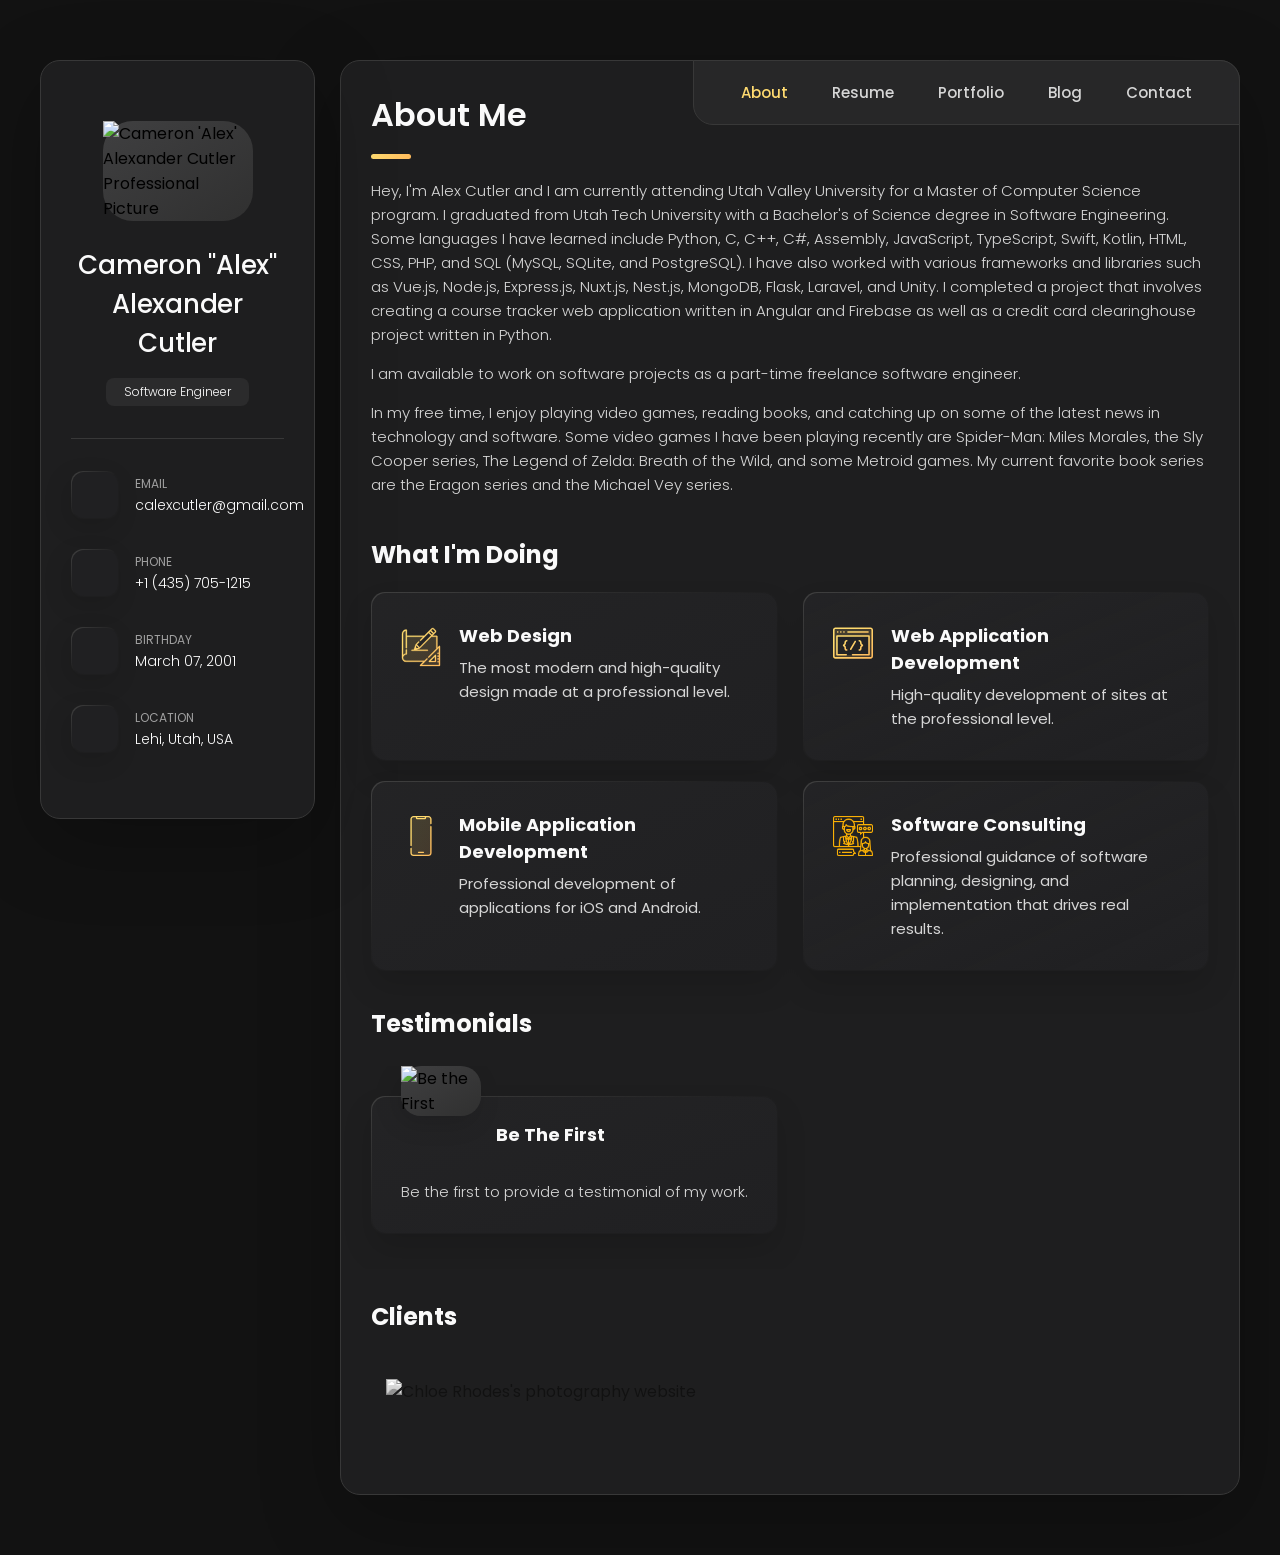
==== index.html @ f8ccf279 "Update index.html" ====
<!DOCTYPE html>
<html lang="en">
  <head>
    <meta charset="UTF-8">
    <meta http-equiv="X-UA-Compatible" content="IE=edge">
    <meta name="viewport" content="width=device-width, initial-scale=1.0">
    <title>Cameron 'Alex' Alexander Cutler - Personal Portfolio</title>
    <link rel="shortcut icon" href="./assets/images/logo.ico" type="image/x-icon"><!--- favicon-->
    <link rel="stylesheet" href="./assets/css/style.css"><!--- custom css link-->
    <link rel="preconnect" href="https://fonts.googleapis.com"><!--- google font link-->
    <link rel="preconnect" href="https://fonts.gstatic.com" crossorigin>
    <link href="https://fonts.googleapis.com/css2?family=Poppins:wght@300;400;500;600&display=swap" rel="stylesheet">
  </head>
  <body>
    <main><!--- #MAIN-->
      <aside class="sidebar" data-sidebar><!--- #SIDEBAR-->
        <div class="sidebar-info">
          <figure class="avatar-box">
            <img src="./assets/images/alex.jpg" alt="Cameron 'Alex' Alexander Cutler Professional Picture" width="80">
          </figure>
          <div class="info-content">
            <h1 class="name" title="Cameorn 'Alex' Alexander Cutler">Cameron "Alex" Alexander Cutler</h1>
            <p class="title">Software Engineer</p>
          </div>
          <button class="info_more-btn" data-sidebar-btn>
            <span>Show Contacts</span>
            <ion-icon name="chevron-down"></ion-icon>
          </button>
        </div>
        <div class="sidebar-info_more">
          <div class="separator"></div>
          <ul class="contacts-list">
            <li class="contact-item">
              <div class="icon-box">
                <ion-icon name="mail-outline"></ion-icon>
              </div>
              <div class="contact-info">
                <p class="contact-title">Email</p>
                <a href="mailto:calexcutler@gmail.com" class="contact-link">calexcutler@gmail.com</a>
              </div>
            </li>
            <li class="contact-item">
              <div class="icon-box">
                <ion-icon name="phone-portrait-outline"></ion-icon>
              </div>
              <div class="contact-info">
                <p class="contact-title">Phone</p>
                <a href="tel:+14357051215" class="contact-link">+1 (435) 705-1215</a>
              </div>
            </li>
            <li class="contact-item">
              <div class="icon-box">
                <ion-icon name="calendar-outline"></ion-icon>
              </div>
              <div class="contact-info">
                <p class="contact-title">Birthday</p>
                <time datetime="2001-03-07">March 07, 2001</time>
              </div>
            </li>
            <li class="contact-item">
              <div class="icon-box">
                <ion-icon name="location-outline"></ion-icon>
              </div>
              <div class="contact-info">
                <p class="contact-title">Location</p>
                <address>Lehi, Utah, USA</address>
              </div>
            </li>
          </ul>
          <div class="separator"></div>
          <ul class="social-list">
            <li class="social-item">
              <a href="https://www.facebook.com/alex.cutler.10236" class="social-link">
                <ion-icon name="logo-facebook"></ion-icon>
              </a>
            </li>
            <li class="social-item">
              <a href="https://x.com/cacutler1" class="social-link">
                <ion-icon name="logo-twitter"></ion-icon>
              </a>
            </li>
            <li class="social-item">
              <a href="https://www.instagram.com/cacutler1/" class="social-link">
                <ion-icon name="logo-instagram"></ion-icon>
              </a>
            </li>
            <li class="social-item">
              <a href="https://www.linkedin.com/in/cameron-cutler" class="social-link">
                <ion-icon name="logo-linkedin"></ion-icon>
              </a>
            </li>
            <li class="social-item">
              <a href="https://github.com/cacutler" class="social-link">
                  <ion-icon name="logo-github"></ion-icon>
              </a>
            </li>
            <li class="social-item">
              <a href="https://wa.me/14357051215" class="social-link">
                <ion-icon name="logo-whatsapp"></ion-icon>
              </a>
            </li>
            <li class="social-item">
              <a href="https://alexcutler.altervista.org" class="social-link">
                <ion-icon name="logo-wordpress"></ion-icon>
              </a>
            </li>
          </ul>
        </div>
      </aside>
      <div class="main-content"><!--- #main-content-->
        <nav class="navbar"><!--- #NAVBAR-->
          <ul class="navbar-list">
            <li class="navbar-item">
              <button class="navbar-link  active" data-nav-link>About</button>
            </li>
            <li class="navbar-item">
              <button class="navbar-link" data-nav-link>Resume</button>
            </li>
            <li class="navbar-item">
              <button class="navbar-link" data-nav-link>Portfolio</button>
            </li>
            <li class="navbar-item">
              <button class="navbar-link" data-nav-link>Blog</button>
            </li>
            <li class="navbar-item">
              <button class="navbar-link" data-nav-link>Contact</button>
            </li>
          </ul>
        </nav>
        <article class="about active" data-page="about"><!--- #ABOUT-->
          <header>
            <h2 class="h2 article-title">About Me</h2>
          </header>
          <section class="about-text">
            <p>Hey, I'm Alex Cutler and I am currently attending Utah Valley University for a Master of Computer Science program.  I graduated from Utah Tech University with a Bachelor's of Science degree in Software Engineering.  Some languages I have learned include Python, C, C++, C#, Assembly, JavaScript, TypeScript, Swift, Kotlin, HTML, CSS, PHP, and SQL (MySQL, SQLite, and PostgreSQL).  I have also worked with various frameworks and libraries such as Vue.js, Node.js, Express.js, Nuxt.js, Nest.js, MongoDB, Flask, Laravel, and Unity.  I completed a project that involves creating a course tracker web application written in Angular and Firebase as well as a credit card clearinghouse project written in Python.</p>
            <p>I am available to work on software projects as a part-time freelance software engineer.</p>
            <p>In my free time, I enjoy playing video games, reading books, and catching up on some of the latest news in technology and software.  Some video games I have been playing recently are Spider-Man: Miles Morales, the Sly Cooper series, The Legend of Zelda: Breath of the Wild, and some Metroid games.  My current favorite book series are the Eragon series and the Michael Vey series.</p>
          </section>
          <section class="service"><!--- service-->
            <h3 class="h3 service-title">What I'm doing</h3>
            <ul class="service-list">
              <li class="service-item">
                <div class="service-icon-box">
                  <img src="./assets/images/icon-design.svg" alt="Design icon" width="40">
                </div>
                <div class="service-content-box">
                  <h4 class="h4 service-item-title">Web Design</h4>
                  <p class="service-item-text">The most modern and high-quality design made at a professional level.</p>
                </div>
              </li>
              <li class="service-item">
                <div class="service-icon-box">
                  <img src="./assets/images/icon-dev.svg" alt="Web development icon" width="40">
                </div>
                <div class="service-content-box">
                  <h4 class="h4 service-item-title">Web Application Development</h4>
                  <p class="service-item-text">High-quality development of sites at the professional level.</p>
                </div>
              </li>
              <li class="service-item">
                <div class="service-icon-box">
                  <img src="./assets/images/icon-app.svg" alt="Mobile app icon" width="40">
                </div>
                <div class="service-content-box">
                  <h4 class="h4 service-item-title">Mobile Application Development</h4>
                  <p class="service-item-text">Professional development of applications for iOS and Android.</p>
                </div>
              </li>
              <li class="service-item">
                <div class="service-icon-box">
                  <img src="./assets/images/icon-consultant.png" alt="Software consulting icon" width="40">
                </div>
                <div class="service-content-box">
                  <h4 class="h4 service-item-title">Software Consulting</h4>
                  <p class="service-item-text">Professional guidance of software planning, designing, and implementation that drives real results.</p>
                </div>
              </li>
            </ul>
          </section>
          <section class="testimonials"><!--- testimonials-->
            <h3 class="h3 testimonials-title">Testimonials</h3>
            <ul class="testimonials-list has-scrollbar">
              <li class="testimonials-item">
                <div class="content-card" data-testimonials-item>
                  <figure class="testimonials-avatar-box">
                    <img src="./assets/images/alex.jpg" alt="Be the First" width="60" data-testimonials-avatar>
                  </figure>
                  <h4 class="h4 testimonials-item-title" data-testimonials-title>Be the First</h4>
                  <div class="testimonials-text" data-testimonials-text>
                    <p>Be the first to provide a testimonial of my work.</p>
                  </div>
                </div>
              </li>
            </ul>
          </section>
          <div class="modal-container" data-modal-container><!---testimonials modal-->
            <div class="overlay" data-overlay></div>
            <section class="testimonials-modal">
              <button class="modal-close-btn" data-modal-close-btn>
                <ion-icon name="close-outline"></ion-icon>
              </button>
              <div class="modal-img-wrapper">
                <figure class="modal-avatar-box">
                  <img src="./assets/images/alex.jpg" alt="Alex Cutler (Be the First)" width="80" data-modal-img>
                </figure>
                <img src="./assets/images/icon-quote.svg" alt="quote icon">
              </div>
              <div class="modal-content">
                <h4 class="h3 modal-title" data-modal-title>Be the First</h4>
                <time datetime="2026-05-31">5/31/2026</time>
                <div data-modal-text>
                  <p>Be the first to provide a testimonial of my work.</p>
                </div>
              </div>
            </section>
          </div>
          <section class="clients"><!--- clients-->
            <h3 class="h3 clients-title">Clients</h3>
            <ul class="clients-list has-scrollbar">
              <li class="clients-item">
                <a href="https://chloerhodesphotography.com">
                  <img src="./assets/images/ChloeRhodesPhotography.png" alt="Chloe Rhodes's photography website">
                </a>
              </li>
            </ul>
          </section>
        </article>
        <article class="resume" data-page="resume"><!--- #RESUME-->
          <header>
            <h2 class="h2 article-title">Resume</h2>
          </header>
          <section class="timeline">
            <div class="title-wrapper">
              <div class="icon-box">
                <ion-icon name="book-outline"></ion-icon>
              </div>
              <h3 class="h3">Education</h3>
            </div>
            <ol class="timeline-list">
              <li class="timeline-item">
                <h4 class="h4 timeline-item-title">Utah Valley University</h4>
                <small class="small timeline-item-small">Master of Computer Science - Orem, Utah</small>
                <span>August 19, 2026 - Present</span>
                <p class="timeline-text">Emphasizes developing large software systems, while encouraging students to explore and leverage new technologies to address real-world challenges, built on a foundation of large-scale implementation, applied mathematics computing, machine learning and software engineering with electives.</p>
                <ul>
                  <li class="timeline-item-points">Relevant Coursework: Advanced Algorithms, Software Engineering Leadership, and Machine Learning</li>
                </ul>
              </li>
              <li class="timeline-item">
                <h4 class="h4 timeline-item-title">Utah Tech University</h4>
                <small class="small timeline-item-small">Bachelor's of Science in Software Engineering - St. George, Utah</small>
                <span>August 18, 2021 — May 2, 2025</span>
                <p class="timeline-text">Emphasized learning the practical elements of producing reliable software in a professional setting.  Built on the core foundations of computer science and instructed students in the tools, techniques, and practices used to produce robust software in a variety of settings and to solve a broad range of problems.</p>
                <ul>
                  <li class="timeline-item-points">Achieved Manga Cum Laude Honors, Chancellor's Scholarship (Full Tuition), 3.91 GPA</li>
                  <li class="timeline-item-points">Senior Project - Wrote a full-stack college course tracker developed with Angular, TypeScript, Firebase, and GCP</li>
                  <li class="timeline-item-points">Relevant Coursework: Web Application Development I, Web Application Development II, Introduction to Linux/Unix, Database Design and Management, Mobile Application Development for Android, Mobile Application Development for iOS, Cloud Fundamentals, Software Quality, User Experience Design, Web Design, Software Practices, and Programming in C++</li>
                </ul>
              </li>
              <li class="timeline-item">
                <h4 class="h4 timeline-item-title">Code School - Utah Tech University</h4>
                <small class="small timeline-item-small">Summer Program - St. George, Utah</small>
                <span>May 28, 2024 — July 26, 2024</span>
                <p class="timeline-text">A 9 week long summer code school hosted by Utah Tech University.</p>
                <ul>
                  <li class="timeline-item-points">Learned and used 4 frameworks and tools: Nodejs, Express, Vue, and MongoDB</li>
                  <li class="timeline-item-points">Completed several projects using the frameworks learned</li>
                  <li class="timeline-item-points">Networked with local companies and learned about their software development processes</li>
                </ul>
              </li>
              <li class="timeline-item">
                <h4 class="h4 timeline-item-title">Desert Hills High School</h4>
                <small class="small timeline-item-small">High School Diploma - St. George, Utah</small>
                <span>August 13, 2015 — May 24, 2019</span>
                <p class="timeline-text">Secondary/public high school education.</p>
                <ul>
                  <li class="timeline-item-points">Member of National Honor Society (NHS) and National Junior Honor Society (NJHS)</li>
                  <li class="timeline-item-points">Participated in orchestra throughout high school</li>
                  <li class="timeline-item-points">Completed several honors and AP classes</li>
                  <li class="timeline-item-points">Graduated with a 3.954 GPA</li>
                </ul>
              </li>
            </ol>
          </section>
          <section class="timeline">
            <div class="title-wrapper">
              <div class="icon-box">
                <ion-icon name="book-outline"></ion-icon>
              </div>
              <h3 class="h3">Experience</h3>
            </div>
            <ol class="timeline-list">
              <li class="timeline-item">
                <h4 class="h4 timeline-item-title">Education 2 Impact (e2i) Team Member</h4>
                <small class="small timeline-item-small">Utah Valley University - Lehi, Utah</small>
                <span>August 24, 2026 - Present</span>
                <p class="timeline-text">Collaborates across specializations to keep work in sync, applying version control and documentation best practices, and communication progress and blockers clearly to the team.</p>
                <!--<ul>
                  <li class="timeline-item-points"><b></b></li>
                </ul>-->
              </li>
              <li class="timeline-item">
                <h4 class="h4 timeline-item-title">Freelance Software Engineer</h4>
                <small class="small timeline-item-small">Self-Employed - Saint George, Utah; Lehi, Utah</small>
                <span>February 18, 2025 - Present</span>
                <p class="timeline-text">Freelance full-Stack developer with over a year of experience designing and deploying web and mobile applications.</p>
                <ul>
                  <li class="timeline-item-points"><b>Completed</b> 10+ projects for personal and family use.</li>
                  <li class="timeline-item-points"><b>Published</b> 1 app on the App Store that is used by family members.</li>
                  <li class="timeline-item-points"><b>Deployed</b> 1 WordPress website for a photographer.</li>
                </ul>
              </li>
              <li class="timeline-item">
                <h4 class="h4 timeline-item-title">Computer Lab Assistant</h4>
                <small class="small timeline-item-small">Lava Ridge Intermediate School - Santa Clara, Utah</small>
                <span>October 6, 2025 - May 21, 2026</span>
                <p class="timeline-text">Managing IT support for faculty and students.</p>
                <ul>
                  <li class="timeline-item-points"><b>Resolved</b> 510+ hardware and software incidents, minimizing downtime and maintaining operational continuity.</li>
                  <li class="timeline-item-points"><b>Diagnosed</b> and repaired devices (Chromebooks and projectors) with a rapid turnaround of under ~30 minutes.</li>
                  <li class="timeline-item-points"><b>Accelerated</b> troubleshooting processes for 10+ recurring issues, reducing repeat incidents and improving efficiency.</li>
                </ul>
              </li>
              <li class="timeline-item">
                <h4 class="h4 timeline-item-title">Fintech Integration Support Engineer</h4>
                <small class="small timeline-item-small">Buzz Financial - St. George, Utah</small>
                <span>May 12, 2025 — July 11, 2025</span>
                <p class="timeline-text">Managed the integration support of boarding new merchants with the company's payment processor and built web platforms and sites for different types of merchants.</p>
                <ul>
                  <li class="timeline-item-points"><b>Developed</b> full-stack features for a Laravel-based web application, contributing to early-stage product functionality and used by at least 5 early testers</li>
                  <li class="timeline-item-points"><b>Implemented</b> 1 checkout system front-end for enabling online transaction processing for a client</li>
                  <li class="timeline-item-points"><b>Engineered</b> application logic, Application Programming Interface endpoints, and data handling to support at least 5 user-facing features</li>
                </ul>
              </li>
              <li class="timeline-item">
                <h4 class="h4 timeline-item-title">Peer Tutor</h4>
                <small class="small timeline-item-small">Utah Tech University - St. George, Utah</small>
                <span>August 29, 2023 — May 1, 2025</span>
                <p class="timeline-text">Tutored university students in various computer science, software engineering, and information technology topics/courses and AI prompt engineering using generative AI such as ChatGPT.</p>
                <ul>
                  <li class="timeline-item-points"><b>Tutored</b> 40+ students, helping many raise quiz and exam scores by one letter grade or more.</li>
                  <li class="timeline-item-points"><b>Explained</b> 10+ complex CS concepts, increasing student confidence and reducing repeat tutoring requests.</li>
                  <li class="timeline-item-points"><b>Provided</b> debugging guidance that helped 20+ students complete assignments on time.</li>
                </ul>
              </li>
              <li class="timeline-item">
                <h4 class="h4 timeline-item-title">Web Development Intern</h4>
                <small class="small timeline-item-small">Zeek Interactive, Inc. - Remote (St. George, Utah)</small>
                <span>June 3, 2024 — August 15, 2024</span>
                <p class="timeline-text">Provided quality assurance and software testing for new features, updates, and bug fixes in various SaaS projects.</p>
                <ul>
                  <li class="timeline-item-points"><b>Validated</b> 3+ new features and releases, ensuring stable Application Programming Interface behavior before deployment and preventing regression errors</li>
                  <li class="timeline-item-points"><b>Collaborated</b> with developers to verify 7+ bug fixes, contributing to improved release reliability</li>
                </ul>
              </li>
              <li class="timeline-item">
                <h4 class="h4 timeline-item-title">Store Warehouse Associate</h4>
                <small class="small timeline-item-small">BlvdHome - St. George, Utah</small>
                <span>June 14, 2021 — August 12, 2023</span>
                <p class="timeline-text">Managed the transport, assembly, and loading of showroom furniture for a high end furniture store.</p>
                <ul>
                  <li class="timeline-item-points"><b>Helped</b> with managing furniture inventory and resolving various customer service issues.</li>
                </ul>
              </li>
              <li class="timeline-item">
                <h4 class="h4 timeline-item-title">Young Service Missionary</h4>
                <small class="small timeline-item-small">The Church of Jesus Christ of Latter-day Saints - St. George, Utah</small>
                <span>June 10, 2019 — June 10, 2021</span>
                <p class="timeline-text">Served a two-year local service mission with a variety of service assignments, such as family history, facilities maintenance, tour guiding, and temple work.</p>
                <ul>
                  <li class="timeline-item-points"><b>Made</b> over 30,000 contributions on FamilySearch in adding genealogical sources, memories, and records.</li>
                  <li class="timeline-item-points"><b>Aided</b> over 50-60 service missionaries with tech support in a variety of different types of software.</li>
                  <li class="timeline-item-points"><b>Led</b> over 50-60 service missionaries in various service assignments and conducted weekly training meetings.</li>
                </ul>
              </li>
              <li class="timeline-item">
                <h4 class="h4 timeline-item-title">Dishwasher</h4>
                <small class="small timeline-item-small">Pizza Factory - St. George, Utah</small>
                <span>April 25, 2017 — June 1, 2019</span>
                <p class="timeline-text">Managed the washing and cleaniness of dishes, tables, and floors at a popular pizza restaurant.</p>
                <ul>
                  <li class="timeline-item-points"><b>Managed</b> the making of several side dishes and desserts ordered by customers.</li>
                </ul>
              </li>
            </ol>
          </section>
          <section class="skill">
            <h3 class="h3 skills-title">My skills</h3>
            <ul class="skills-list content-card">
              <li class="skills-item">
                <div class="title-wrapper">
                  <h5 class="h5">Python</h5>
                  <data value="80">80%</data>
                </div>
                <div class="skill-progress-bg">
                  <div class="skill-progress-fill" style="width: 80%;"></div>
                </div>
              </li>
              <li class="skills-item">
                <div class="title-wrapper">
                  <h5 class="h5">JavaScript</h5>
                  <data value="70">70%</data>
                </div>
                <div class="skill-progress-bg">
                  <div class="skill-progress-fill" style="width: 70%;"></div>
                </div>
              </li>
              <li class="skills-item">
                <div class="title-wrapper">
                  <h5 class="h5">TypeScript</h5>
                  <data value="70">70%</data>
                </div>
                <div class="skill-progress-bg">
                  <div class="skill-progress-fill" style="width: 70%;"></div>
                </div>
              </li>
              <li class="skills-item">
                <div class="title-wrapper">
                  <h5 class="h5">Web Application Development</h5>
                  <data value="70">70%</data>
                </div>
                <div class="skill-progress-bg">
                  <div class="skill-progress-fill" style="width: 70%;"></div>
                </div>
              </li>
              <li class="skills-item">
                <div class="title-wrapper">
                  <h5 class="h5">NodeJS</h5>
                  <data value="70">70%</data>
                </div>
                <div class="skill-progress-bg">
                  <div class="skill-progress-fill" style="width: 70%;"></div>
                </div>
              </li>
              <li class="skills-item">
                <div class="title-wrapper">
                  <h5 class="h5">ExpressJS</h5>
                  <data value="70">70%</data>
                </div>
                <div class="skill-progress-bg">
                  <div class="skill-progress-fill" style="width: 70%;"></div>
                </div>
              </li>
              <li class="skills-item">
                <div class="title-wrapper">
                  <h5 class="h5">HTML5</h5>
                  <data value="60">60%</data>
                </div>
                <div class="skill-progress-bg">
                  <div class="skill-progress-fill" style="width: 60%;"></div>
                </div>
              </li>
              <li class="skills-item">
                <div class="title-wrapper">
                  <h5 class="h5">CSS3</h5>
                  <data value="50">50%</data>
                </div>
                <div class="skill-progress-bg">
                  <div class="skill-progress-fill" style="width: 50%;"></div>
                </div>
              </li>
              <li class="skills-item">
                <div class="title-wrapper">
                  <h5 class="h5">VueJS</h5>
                  <data value="45">45%</data>
                </div>
                <div class="skill-progress-bg">
                  <div class="skill-progress-fill" style="width: 45%;"></div>
                </div>
              </li>
              <li class="skills-item">
                <div class="title-wrapper">
                  <h5 class="h5">Angular</h5>
                  <data value="40">40%</data>
                </div>
                <div class="skill-progress-bg">
                  <div class="skill-progress-fill" style="width: 40%;"></div>
                </div>
              </li>
              <li class="skills-item">
                <div class="title-wrapper">
                  <h5 class="h5">Mobile Application Development</h5>
                  <data value="40">40%</data>
                </div>
                <div class="skill-progress-bg">
                  <div class="skill-progress-fill" style="width: 40%;"></div>
                </div>
              </li>
              <li class="skills-item">
                <div class="title-wrapper">
                  <h5 class="h5">C++</h5>
                  <data value="30">30%</data>
                </div>
                <div class="skill-progress-bg">
                  <div class="skill-progress-fill" style="width: 30%;"></div>
                </div>
              </li>
              <li class="skills-item">
                <div class="title-wrapper">
                  <h5 class="h5">SQL</h5>
                  <data value="30">30%</data>
                </div>
                <div class="skill-progress-bg">
                  <div class="skill-progress-fill" style="width: 30%;"></div>
                </div>
              </li>
              <li class="skills-item">
                <div class="title-wrapper">
                  <h5 class="h5">MySQL</h5>
                  <data value="30">30%</data>
                </div>
                <div class="skill-progress-bg">
                  <div class="skill-progress-fill" style="width: 30%;"></div>
                </div>
              </li>
              <li class="skills-item">
                <div class="title-wrapper">
                  <h5 class="h5">SQLite</h5>
                  <data value="25">25%</data>
                </div>
                <div class="skill-progress-bg">
                  <div class="skill-progress-fill" style="width: 25%;"></div>
                </div>
              </li>
              <li class="skills-item">
                <div class="title-wrapper">
                  <h5 class="h5">Linux</h5>
                  <data value="25">25%</data>
                </div>
                <div class="skill-progress-bg">
                  <div class="skill-progress-fill" style="width: 25%;"></div>
                </div>
              </li>
              <li class="skills-item">
                <div class="title-wrapper">
                  <h5 class="h5">MongoDB</h5>
                  <data value="25">25%</data>
                </div>
                <div class="skill-progress-bg">
                  <div class="skill-progress-fill" style="width: 25%;"></div>
                </div>
              </li>
              <li class="skills-item">
                <div class="title-wrapper">
                  <h5 class="h5">NoSQL</h5>
                  <data value="20">20%</data>
                </div>
                <div class="skill-progress-bg">
                  <div class="skill-progress-fill" style="width: 20%;"></div>
                </div>
              </li>
              <li class="skills-item">
                <div class="title-wrapper">
                  <h5 class="h5">Swift</h5>
                  <data value="20">20%</data>
                </div>
                <div class="skill-progress-bg">
                  <div class="skill-progress-fill" style="width: 20%;"></div>
                </div>
              </li>
              <li class="skills-item">
                <div class="title-wrapper">
                  <h5 class="h5">Kotlin</h5>
                  <data value="20">20%</data>
                </div>
                <div class="skill-progress-bg">
                  <div class="skill-progress-fill" style="width: 20%;"></div>
                </div>
              </li>
              <li class="skills-item">
                <div class="title-wrapper">
                  <h5 class="h5">Web Design</h5>
                  <data value="20">20%</data>
                </div>
                <div class="skill-progress-bg">
                  <div class="skill-progress-fill" style="width: 20%;"></div>
                </div>
              </li>
              <li class="skills-item">
                <div class="title-wrapper">
                  <h5 class="h5">Laravel</h5>
                  <data value="15">15%</data>
                </div>
                <div class="skill-progress-bg">
                  <div class="skill-progress-fill" style="width: 15%;"></div>
                </div>
              </li>
              <li class="skills-item">
                <div class="title-wrapper">
                  <h5 class="h5">PHP</h5>
                  <data value="15">15%</data>
                </div>
                <div class="skill-progress-bg">
                  <div class="skill-progress-fill" style="width: 15%;"></div>
                </div>
              </li>
              <li class="skills-item">
                <div class="title-wrapper">
                  <h5 class="h5">C</h5>
                  <data value="10">10%</data>
                </div>
                <div class="skill-progress-bg">
                  <div class="skill-progress-fill" style="width: 10%;"></div>
                </div>
              </li>
              <li class="skills-item">
                <div class="title-wrapper">
                  <h5 class="h5">C#</h5>
                  <data value="10">10%</data>
                </div>
                <div class="skill-progress-bg">
                  <div class="skill-progress-fill" style="width: 10%;"></div>
                </div>
              </li>
              <li class="skills-item">
                <div class="title-wrapper">
                  <h5 class="h5">Java</h5>
                  <data value="10">10%</data>
                </div>
                <div class="skill-progress-bg">
                  <div class="skill-progress-fill" style="width: 10%;"></div>
                </div>
              </li>
              <li class="skills-item">
                <div class="title-wrapper">
                  <h5 class="h5">ReactJS</h5>
                  <data value="5">5%</data>
                </div>
                <div class="skill-progress-bg">
                  <div class="skill-progress-fill" style="width: 5%;"></div>
                </div>
              </li>
              <li class="skills-item">
                <div class="title-wrapper">
                  <h5 class="h5">Django</h5>
                  <data value="5">5%</data>
                </div>
                <div class="skill-progress-bg">
                  <div class="skill-progress-fill" style="width: 5%;"></div>
                </div>
              </li>
              <li class="skills-item">
                <div class="title-wrapper">
                  <h5 class="h5">WordPress</h5>
                  <data value="5">5%</data>
                </div>
                <div class="skill-progress-bg">
                  <div class="skill-progress-fill" style="width: 5%;"></div>
                </div>
              </li>
              <li class="skills-item">
                <div class="title-wrapper">
                  <h5 class="h5">32-bit RISC-V Assembly Language</h5>
                  <data value="5">5%</data>
                </div>
                <div class="skill-progress-bg">
                  <div class="skill-progress-fill" style="width: 5%;"></div>
                </div>
              </li>
              <li class="skills-item">
                <div class="title-wrapper">
                  <h5 class="h5">PostgreSQL</h5>
                  <data value="5">5%</data>
                </div>
                <div class="skill-progress-bg">
                  <div class="skill-progress-fill" style="width: 5%;"></div>
                </div>
              </li>
              <li class="skills-item">
                <div class="title-wrapper">
                  <h5 class="h5">Unity</h5>
                  <data value="5">5%</data>
                </div>
                <div class="skill-progress-bg">
                  <div class="skill-progress-fill" style="width: 5%;"></div>
                </div>
              </li>
              <li class="skills-item">
                <div class="title-wrapper">
                  <h5 class="h5">Docker</h5>
                  <data value="5">5%</data>
                </div>
                <div class="skill-progress-bg">
                  <div class="skill-progress-fill" style="width: 5%;"></div>
                </div>
              </li>
              <li class="skills-item">
                <div class="title-wrapper">
                  <h5 class="h5">AWS</h5>
                  <data value="5">5%</data>
                </div>
                <div class="skill-progress-bg">
                  <div class="skill-progress-fill" style="width: 5%;"></div>
                </div>
              </li>
              <li class="skills-item">
                <div class="title-wrapper">
                  <h5 class="h5">Firebase</h5>
                  <data value="5">5%</data>
                </div>
                <div class="skill-progress-bg">
                  <div class="skill-progress-fill" style="width: 5%;"></div>
                </div>
              </li>
            </ul>
          </section>
        </article>
        <article class="portfolio" data-page="portfolio"><!--- #PORTFOLIO-->
          <header>
            <h2 class="h2 article-title">Portfolio</h2>
          </header>
          <section class="projects">
            <ul class="filter-list">
              <li class="filter-item">
                <button class="active" data-filter-btn>All</button>
              </li>
              <li class="filter-item">
                <button data-filter-btn>Web design</button>
              </li>
              <li class="filter-item">
                <button data-filter-btn>Applications</button>
              </li>
              <li class="filter-item">
                <button data-filter-btn>Web development</button>
              </li>
            </ul>
            <div class="filter-select-box">
              <button class="filter-select" data-select>
                <div class="select-value" data-selecct-value>Select category</div>
                <div class="select-icon">
                  <ion-icon name="chevron-down"></ion-icon>
                </div>
              </button>
              <ul class="select-list">
                <li class="select-item">
                  <button data-select-item>All</button>
                </li>
                <li class="select-item">
                  <button data-select-item>Web design</button>
                </li>
                <li class="select-item">
                  <button data-select-item>Applications</button>
                </li>
                <li class="select-item">
                  <button data-select-item>Web development</button>
                </li>
              </ul>
            </div>
            <ul class="project-list">
              <li class="project-item active" data-filter-item data-category="web design">
                <a href="https://chloerhodesphotography.com">
                  <figure class="project-img">
                    <div class="project-item-icon-box">
                      <ion-icon name="eye-outline"></ion-icon>
                    </div>
                    <img src="./assets/images/ChloeRhodesPhotography.png" alt="Chloe Rhodes Photography">
                  </figure>
                  <h3 class="project-title">Chloe Rhodes Photography</h3>
                  <p class="project-category">Web design</p>
                </a>
              </li>
              <li class="project-item active" data-filter-item data-category="web development">
                <a href="https://github.com/cacutler/Language-Dojo-Laravel">
                  <figure class="project-img">
                    <div class="project-item-icon-box">
                      <ion-icon name="eye-outline"></ion-icon>
                    </div>
                    <img src="./assets/images/LanguageDojo.png" alt="Language Dojo" loading="lazy">
                  </figure>
                  <h3 class="project-title">Language Dojo</h3>
                  <p class="project-category">Web Development</p>
                </a>
              </li>
              <li class="project-item active" data-filter-item data-category="web development">
                <a href="https://github.com/cacutler/Teacher-Tutor-Dashboard-Django">
                  <figure class="project-img">
                    <div class="project-item-icon-box">
                      <ion-icon name="eye-outline"></ion-icon>
                    </div>
                    <img src="./assets/images/TeacherTutorDashboard.png" alt="Teacher Tutor Dashboard" loading="lazy">
                  </figure>
                  <h3 class="project-title">Teacher Tutor Dashboard</h3>
                  <p class="project-category">Web Development</p>
                </a>
              </li>
              <li class="project-item active" data-filter-item data-category="web development">
                <a href="https://github.com/cacutler/AI-Subdivision-Plan-Review-FastAPI-React">
                  <figure class="project-img">
                    <div class="project-item-icon-box">
                      <ion-icon name="eye-outline"></ion-icon>
                    </div>
                    <img src="./assets/images/AI-Plan-Review.png" alt="Subdivision Plan AI Review" loading="lazy">
                  </figure>
                  <h3 class="project-title">Subdivision Plan AI Review</h3>
                  <p class="project-category">Web Development</p>
                </a>
              </li>
              <li class="project-item active" data-filter-item data-category="web development">
                <a href="https://github.com/cacutler/JobApplications-Angular-Nest">
                  <figure class="project-img">
                    <div class="project-item-icon-box">
                      <ion-icon name="eye-outline"></ion-icon>
                    </div>
                    <img src="./assets/images/JobApplications.png" alt="Job Applications Dashboard" loading="lazy">
                  </figure>
                  <h3 class="project-title">Job Applications Dashboard</h3>
                  <p class="project-category">Web Development</p>
                </a>
              </li>
              <li class="project-item active" data-filter-item data-category="web development">
                <a href="https://github.com/cacutler/FamilyDashboard-Laravel-React">
                  <figure class="project-img">
                    <div class="project-item-icon-box">
                      <ion-icon name="eye-outline"></ion-icon>
                    </div>
                    <img src="./assets/images/FamilyDashboard.png" alt="Family Dashboard" loading="lazy">
                  </figure>
                  <h3 class="project-title">Family Dashboard</h3>
                  <p class="project-category">Web Development</p>
                </a>
              </li>
              <li class="project-item active" data-filter-item data-category="web development">
                <a href="https://github.com/cacutler/ShiftScheduler-Laravel-Vue">
                  <figure class="project-img">
                    <div class="project-item-icon-box">
                      <ion-icon name="eye-outline"></ion-icon>
                    </div>
                    <img src="./assets/images/ShiftScheduler.png" alt="Shift Scheduler" loading="lazy">
                  </figure>
                  <h3 class="project-title">Shift Scheduler</h3>
                  <p class="project-category">Web Development</p>
                </a>
              </li>
              <li class="project-item active" data-filter-item data-category="web development">
                <a href="https://github.com/cacutler/Park-Reservations-CSharp-ASPNet">
                  <figure class="project-img">
                    <div class="project-item-icon-box">
                      <ion-icon name="eye-outline"></ion-icon>
                    </div>
                    <img src="./assets/images/ParkReservationsProject.png" alt="Park Reservations" loading="lazy">
                  </figure>
                  <h3 class="project-title">Park Reservations</h3>
                  <p class="project-category">Web Development</p>
                </a>
              </li>
              <li class="project-item active" data-filter-item data-category="web development">
                <a href="https://github.com/cacutler/RecipeArchive-SpringBoot-SvelteKit">
                  <figure class="project-img">
                    <div class="project-item-icon-box">
                      <ion-icon name="eye-outline"></ion-icon>
                    </div>
                    <img src="./assets/images/recipearchive.png" alt="Recipe Archive" loading="lazy">
                  </figure>
                  <h3 class="project-title">Recipe Archive</h3>
                  <p class="project-category">Web Development</p>
                </a>
              </li>
              <li class="project-item active" data-filter-item data-category="applications">
                <a href="https://github.com/cacutler/iOSPointTracker-SwiftUI">
                  <figure class="project-img">
                    <div class="project-item-icon-box">
                      <ion-icon name="eye-outline"></ion-icon>
                    </div>
                    <img src="./assets/images/ios-point-tracker.png" alt="iOS Card Game Point Tracker" loading="lazy">
                  </figure>
                  <h3 class="project-title">Card Game Point Tracker (iOS)</h3>
                  <p class="project-category">Applications</p>
                </a>
              </li>
              <li class="project-item active" data-filter-item data-category="applications">
                <a href="https://github.com/cacutler/AndroidPointTracker-JetpackCompose-Kotlin">
                  <figure class="project-img">
                    <div class="project-item-icon-box">
                      <ion-icon name="eye-outline"></ion-icon>
                    </div>
                    <img src="./assets/images/android-point-tracker.png" alt="Android Card Game Point Tracker" loading="lazy">
                  </figure>
                  <h3 class="project-title">Card Game Point Tracker (Android)</h3>
                  <p class="project-category">Applications</p>
                </a>
              </li>
              <li class="project-item active" data-filter-item data-category="web development">
                <a href="https://github.com/cacutler/CutlerCode-Laravel-PHP">
                  <figure class="project-img">
                    <div class="project-item-icon-box">
                      <ion-icon name="eye-outline"></ion-icon>
                    </div>
                    <img src="./assets/images/cutler-code.png" alt="Cutler Code" loading="lazy">
                  </figure>
                  <h3 class="project-title">Cutler Code</h3>
                  <p class="project-category">Web development</p>
                </a>
              </li>
              <li class="project-item active" data-filter-item data-category="web development">
                <a href="https://github.com/cacutler/CourseTracker-Angular-Firebase">
                  <figure class="project-img">
                    <div class="project-item-icon-box">
                      <ion-icon name="eye-outline"></ion-icon>
                    </div>
                    <img src="./assets/images/course-tracker.png" alt="Course Tracker" loading="lazy">
                  </figure>
                  <h3 class="project-title">Course Tracker</h3>
                  <p class="project-category">Web development</p>
                </a>
              </li>
              <li class="project-item active" data-filter-item data-category="web development">
                <a href="https://github.com/AnikaBoett/Book-Tracker">
                  <figure class="project-img">
                    <div class="project-item-icon-box">
                      <ion-icon name="eye-outline"></ion-icon>
                    </div>
                    <img src="./assets/images/better-book.png" alt="better book" loading="lazy">
                  </figure>
                  <h3 class="project-title">Better Book</h3>
                  <p class="project-category">Web development</p>
                </a>
              </li>
              <li class="project-item  active" data-filter-item data-category="web development">
                <a href="https://github.com/cacutler/city-plan-review-midterm-project">
                  <figure class="project-img">
                    <div class="project-item-icon-box">
                      <ion-icon name="eye-outline"></ion-icon>
                    </div>
                    <img src="./assets/images/city-plan-review.png" alt="city plan review" loading="lazy">
                  </figure>
                  <h3 class="project-title">City Plan Review</h3>
                  <p class="project-category">Web development</p>
                </a>
              </li>
              <li class="project-item  active" data-filter-item data-category="applications">
                <a href="https://github.com/cacutler/reminders-app">
                  <figure class="project-img">
                    <div class="project-item-icon-box">
                      <ion-icon name="eye-outline"></ion-icon>
                    </div>
                    <img src="./assets/images/reminders.png" alt="reminders" loading="lazy">
                  </figure>
                  <h3 class="project-title">Reminders</h3>
                  <p class="project-category">Applications</p>
                </a>
              </li>
              <li class="project-item  active" data-filter-item data-category="web development">
                <a href="https://github.com/cacutler/journal-log">
                  <figure class="project-img">
                    <div class="project-item-icon-box">
                      <ion-icon name="eye-outline"></ion-icon>
                    </div>
                    <img src="./assets/images/journal-log.png" alt="Journal Log" loading="lazy">
                  </figure>
                  <h3 class="project-title">Journal Log</h3>
                  <p class="project-category">Web development</p>
                </a>
              </li>
              <li class="project-item  active" data-filter-item data-category="web development">
                <a href="https://github.com/cacutler/city-plan-review-with-authentication">
                  <figure class="project-img">
                    <div class="project-item-icon-box">
                      <ion-icon name="eye-outline"></ion-icon>
                    </div>
                    <img src="./assets/images/city-plan-review-sessions.png" alt="city plan review with authentication" loading="lazy">
                  </figure>
                  <h3 class="project-title">City Plan Review with Authentication</h3>
                  <p class="project-category">Web development</p>
                </a>
              </li>
              <li class="project-item  active" data-filter-item data-category="applications">
                <a href="https://github.com/cacutler/IngredientShopper">
                  <figure class="project-img">
                    <div class="project-item-icon-box">
                      <ion-icon name="eye-outline"></ion-icon>
                    </div>
                    <img src="./assets/images/ingredient-shopper.png" alt="Ingredient Shopper" loading="lazy">
                  </figure>
                  <h3 class="project-title">Ingredient Shopper</h3>
                  <p class="project-category">Applications</p>
                </a>
              </li>
              <li class="project-item  active" data-filter-item data-category="web design">
                <a href="https://cacutler.github.io/alexs-thoughts">
                  <figure class="project-img">
                    <div class="project-item-icon-box">
                      <ion-icon name="eye-outline"></ion-icon>
                    </div>
                    <img src="./assets/images/alexs-thoughts.png" alt="alex's thoughts" loading="lazy">
                  </figure>
                  <h3 class="project-title">Alex's Thoughts</h3>
                  <p class="project-category">Web design</p>
                </a>
              </li>
            </ul>
          </section>
        </article>
        <article class="blog" data-page="blog"><!--- #BLOG-->
          <header>
            <h2 class="h2 article-title">Blog</h2>
          </header>
          <section class="blog-posts">
            <ul class="blog-posts-list">
              <li class="blog-post-item">
                <a href="https://github.com/cacutler">
                  <figure class="blog-banner-box">
                    <img src="./assets/images/blog-1.png" alt="Freelance Software Developer" loading="lazy">
                  </figure>
                  <div class="blog-content">
                    <div class="blog-meta">
                      <p class="blog-category">Software Development</p>
                      <span class="dot"></span>
                      <time datetime="2022-02-23">November 3, 2025</time>
                    </div>
                    <h3 class="h3 blog-item-title">Freelance Software Development Work</h3>
                    <p class="blog-text">I am announcing that I am accepting work as a part-time freelance software developer.  To contact me, fill out the contact form I have created in the contact section of this website with your name, email, and what you are looking for with your software idea.  I will reach out to you when I am able to for further information and contract details.</p>
                  </div>
                </a>
              </li>
            </ul>
          </section>
        </article>
        <article class="contact" data-page="contact"><!--- #CONTACT-->
          <header>
            <h2 class="h2 article-title">Contact</h2>
          </header>
          <section class="contact-form">
            <h3 class="h3 form-title">Contact Form</h3>
            <form action="https://formspree.io/f/mandazen" method="POST" class="form" data-form>
              <div class="input-wrapper">
                <input type="text" name="fullname" class="form-input" placeholder="Full name" required data-form-input>
                <input type="email" name="email" class="form-input" placeholder="Email address" required data-form-input>
              </div>
              <textarea name="message" class="form-input" placeholder="Your Message" required data-form-input></textarea>
              <button class="form-btn" type="submit" data-form-btn>
                <ion-icon name="paper-plane"></ion-icon>
                <span>Send Message</span>
              </button>
            </form>
          </section>
        </article>
      </div>
    </main>
    <script src="./assets/js/script.js"></script><!--- custom js link-->
    <script type="module" src="https://unpkg.com/ionicons@5.5.2/dist/ionicons/ionicons.esm.js"></script><!--- ionicon link-->
    <script nomodule src="https://unpkg.com/ionicons@5.5.2/dist/ionicons/ionicons.js"></script>
  </body>
</html>
---- assets/css/style.css ----
/*-----------------------------------*\
  #style.css
\*-----------------------------------*/
/**
 * copyright 2022 @codewithsadee
 */
/*-----------------------------------*\
  #CUSTOM PROPERTY
\*-----------------------------------*/
:root {
  /**
   * colors
   */
  /* gradient */
  --bg-gradient-onyx: linear-gradient(to bottom right, hsl(240, 1%, 25%) 3%, hsl(0, 0%, 19%) 97%);
  --bg-gradient-jet: linear-gradient(to bottom right, hsla(240, 1%, 18%, 0.251) 0%, hsla(240, 2%, 11%, 0) 100%), hsl(240, 2%, 13%);
  --bg-gradient-yellow-1: linear-gradient(to bottom right, hsl(45, 100%, 71%) 0%, hsla(36, 100%, 69%, 0) 50%);
  --bg-gradient-yellow-2: linear-gradient(135deg, hsla(45, 100%, 71%, 0.251) 0%, hsla(35, 100%, 68%, 0) 59.86%), hsl(240, 2%, 13%);
  --border-gradient-onyx: linear-gradient(to bottom right, hsl(0, 0%, 25%) 0%, hsla(0, 0%, 25%, 0) 50%);
  --text-gradient-yellow: linear-gradient(to right, hsl(45, 100%, 72%), hsl(35, 100%, 68%));
  /* solid */
  --jet: hsl(0, 0%, 22%);
  --onyx: hsl(240, 1%, 17%);
  --eerie-black-1: hsl(240, 2%, 13%);
  --eerie-black-2: hsl(240, 2%, 12%);
  --smoky-black: hsl(0, 0%, 7%);
  --white-1: hsl(0, 0%, 100%);
  --white-2: hsl(0, 0%, 98%);
  --orange-yellow-crayola: hsl(45, 100%, 72%);
  --vegas-gold: hsl(45, 54%, 58%);
  --light-gray: hsl(0, 0%, 84%);
  --light-gray-70: hsla(0, 0%, 84%, 0.7);
  --bittersweet-shimmer: hsl(0, 43%, 51%);
  /**
   * typography
   */
  /* font-family */
  --ff-poppins: 'Poppins', sans-serif;
  /* font-size */
  --fs-1: 24px;
  --fs-2: 18px;
  --fs-3: 17px;
  --fs-4: 16px;
  --fs-5: 15px;
  --fs-6: 14px;
  --fs-7: 13px;
  --fs-8: 11px;
  /* font-weight */
  --fw-300: 300;
  --fw-400: 400;
  --fw-500: 500;
  --fw-600: 600;
  /**
   * shadow
   */
  --shadow-1: -4px 8px 24px hsla(0, 0%, 0%, 0.25);
  --shadow-2: 0 16px 30px hsla(0, 0%, 0%, 0.25);
  --shadow-3: 0 16px 40px hsla(0, 0%, 0%, 0.25);
  --shadow-4: 0 25px 50px hsla(0, 0%, 0%, 0.15);
  --shadow-5: 0 24px 80px hsla(0, 0%, 0%, 0.25);
  /**
   * transition
   */
  --transition-1: 0.25s ease;
  --transition-2: 0.5s ease-in-out;
}
/*-----------------------------------*\
  #RESET
\*-----------------------------------*/
*, *::before, *::after {
  margin: 0;
  padding: 0;
  box-sizing: border-box;
}
a {
  text-decoration: none;
}
li {
  list-style: none;
}
img, ion-icon, a, button, time, span {
  display: block;
}
button {
  font: inherit;
  background: none;
  border: none;
  text-align: left;
  cursor: pointer;
}
input, textarea {
  display: block;
  width: 100%;
  background: none;
  font: inherit;
}
::selection {
  background: var(--orange-yellow-crayola);
  color: var(--smoky-black);
}
:focus {
  outline-color: var(--orange-yellow-crayola);
}
html {
  font-family: var(--ff-poppins);
}
body {
  background: var(--smoky-black);
}
/*-----------------------------------*\
  #REUSED STYLE
\*-----------------------------------*/
.sidebar, article {
  background: var(--eerie-black-2);
  border: 1px solid var(--jet);
  border-radius: 20px;
  padding: 15px;
  box-shadow: var(--shadow-1);
  z-index: 1;
}
.separator {
  width: 100%;
  height: 1px;
  background: var(--jet);
  margin: 16px 0;
}
.icon-box {
  position: relative;
  background: var(--border-gradient-onyx);
  width: 30px;
  height: 30px;
  border-radius: 8px;
  display: flex;
  justify-content: center;
  align-items: center;
  font-size: 16px;
  color: var(--orange-yellow-crayola);
  box-shadow: var(--shadow-1);
  z-index: 1;
}
.icon-box::before {
  content: "";
  position: absolute;
  inset: 1px;
  background: var(--eerie-black-1);
  border-radius: inherit;
  z-index: -1;
}
.icon-box ion-icon {
  --ionicon-stroke-width: 35px;
}
article {
  display: none;
}
article.active {
  display: block;
  animation: fade 0.5s ease backwards;
}
@keyframes fade {
  0% { opacity: 0; }
  100% { opacity: 1; }
}
.h2, .h3, .h4, .h5 {
  color: var(--white-2);
  text-transform: capitalize;
}
.h2 {
  font-size: var(--fs-1);
}
.h3 {
  font-size: var(--fs-2);
}
.h4 {
  font-size: var(--fs-4);
}
.h5 {
  font-size: var(--fs-7);
  font-weight: var(--fw-500);
}
.small {
  color: var(--white-2);
}
.article-title {
  position: relative;
  padding-bottom: 7px;
}
.article-title::after {
  content: "";
  position: absolute;
  bottom: 0;
  left: 0;
  width: 30px;
  height: 3px;
  background: var(--text-gradient-yellow);
  border-radius: 3px;
}
.has-scrollbar::-webkit-scrollbar {
  width: 5px; /* for vertical scrollbar */
  height: 5px; /* for horizontal scrollbar */
}
.has-scrollbar::-webkit-scrollbar-track {
  background: var(--onyx);
  border-radius: 5px;
}
.has-scrollbar::-webkit-scrollbar-thumb {
  background: var(--orange-yellow-crayola);
  border-radius: 5px;
}
.has-scrollbar::-webkit-scrollbar-button {
  width: 20px;
}
.content-card {
  position: relative;
  background: var(--border-gradient-onyx);
  padding: 15px;
  padding-top: 45px;
  border-radius: 14px;
  box-shadow: var(--shadow-2);
  cursor: pointer;
  z-index: 1;
}
.content-card::before {
  content: "";
  position: absolute;
  inset: 1px;
  background: var(--bg-gradient-jet);
  border-radius: inherit;
  z-index: -1;
}
/*-----------------------------------*\
  #MAIN
\*-----------------------------------*/
main {
  margin: 15px 12px;
  margin-bottom: 75px;
  min-width: 259px;
}
/*-----------------------------------*\
  #SIDEBAR
\*-----------------------------------*/
.sidebar {
  margin-bottom: 15px;
  max-height: 112px;
  overflow: hidden;
  transition: var(--transition-2);
}
.sidebar.active {
  max-height: 405px;
}
.sidebar-info {
  position: relative;
  display: flex;
  justify-content: flex-start;
  align-items: center;
  gap: 15px;
}
.avatar-box {
  background: var(--bg-gradient-onyx);
  border-radius: 20px;
}
.info-content .name {
  color: var(--white-2);
  font-size: var(--fs-3);
  font-weight: var(--fw-500);
  letter-spacing: -0.25px;
  margin-bottom: 10px;
}
.info-content .title {
  color: var(--white-1);
  background: var(--onyx);
  font-size: var(--fs-8);
  font-weight: var(--fw-300);
  width: max-content;
  padding: 3px 12px;
  border-radius: 8px;
}
.info_more-btn {
  position: absolute;
  top: -15px;
  right: -15px;
  border-radius: 0 15px;
  font-size: 13px;
  color: var(--orange-yellow-crayola);
  background: var(--border-gradient-onyx);
  padding: 10px;
  box-shadow: var(--shadow-2);
  transition: var(--transition-1);
  z-index: 1;
}
.info_more-btn::before {
  content: "";
  position: absolute;
  inset: 1px;
  border-radius: inherit;
  background: var(--bg-gradient-jet);
  transition: var(--transition-1);
  z-index: -1;
}
.info_more-btn:hover, .info_more-btn:focus {
  background: var(--bg-gradient-yellow-1);
}
.info_more-btn:hover::before, .info_more-btn:focus::before {
  background: var(--bg-gradient-yellow-2);
}
.info_more-btn span {
  display: none;
}
.sidebar-info_more {
  opacity: 0;
  visibility: hidden;
  transition: var(--transition-2);
}
.sidebar.active .sidebar-info_more {
  opacity: 1;
  visibility: visible;
}
.contacts-list {
  display: grid;
  grid-template-columns: 1fr;
  gap: 16px;
}
.contact-item {
  min-width: 100%;
  display: flex;
  align-items: center;
  gap: 16px;
}
.contact-info {
  max-width: calc(100% - 46px);
  width: calc(100% - 46px);
}
.contact-title {
  color: var(--light-gray-70);
  font-size: var(--fs-8);
  text-transform: uppercase;
  margin-bottom: 2px;
}
.contact-info :is(.contact-link, time, address) {
  color: var(--white-2);
  font-size: var(--fs-7);
}
.contact-info address {
  font-style: normal;
}
.social-list {
  display: flex;
  justify-content: flex-start;
  align-items: center;
  gap: 15px;
  padding-bottom: 4px;
  padding-left: 7px;
}
.social-item .social-link {
  color: var(--light-gray-70);
  font-size: 18px;
}
.social-item .social-link:hover {
  color: var(--light-gray);
}
/*-----------------------------------*\
  #NAVBAR
\*-----------------------------------*/
.navbar {
  position: fixed;
  bottom: 0;
  left: 0;
  width: 100%;
  background: hsla(240, 1%, 17%, 0.75);
  backdrop-filter: blur(10px);
  border: 1px solid var(--jet);
  border-radius: 12px 12px 0 0;
  box-shadow: var(--shadow-2);
  z-index: 5;
}
.navbar-list {
  display: flex;
  flex-wrap: wrap;
  justify-content: center;
  align-items: center;
  padding: 0 10px;
}
.navbar-link {
  color: var(--light-gray);
  font-size: var(--fs-8);
  padding: 20px 7px;
  transition: color var(--transition-1);
}
.navbar-link:hover, .navbar-link:focus {
  color: var(--light-gray-70);
}
.navbar-link.active {
  color: var(--orange-yellow-crayola);
}
/*-----------------------------------*\
  #ABOUT
\*-----------------------------------*/
.about .article-title {
  margin-bottom: 15px;
}
.about-text {
  color: var(--light-gray);
  font-size: var(--fs-6);
  font-weight: var(--fw-300);
  line-height: 1.6;
}
.about-text p {
  margin-bottom: 15px;
}
/**
 * #service 
 */
.service {
  margin-bottom: 35px;
}
.service-title {
  margin-bottom: 20px;
}
.service-list {
  display: grid;
  grid-template-columns: 1fr;
  gap: 20px;
}
.service-item {
  position: relative;
  background: var(--border-gradient-onyx);
  padding: 20px;
  border-radius: 14px;
  box-shadow: var(--shadow-2);
  z-index: 1;
}
.service-item::before {
  content: "";
  position: absolute;
  inset: 1px;
  background: var(--bg-gradient-jet);
  border-radius: inherit;
  z-index: -1;
}
.service-icon-box {
  margin-bottom: 10px;
}
.service-icon-box img {
  margin: auto;
}
.service-content-box {
  text-align: center;
}
.service-item-title {
  margin-bottom: 7px;
}
.service-item-text {
  color: var(--light-gray);
  font-size: var(--fs-6);
  font-weight: var(--fw-3);
  line-height: 1.6;
}
/**
 * #testimonials 
 */
.testimonials {
  margin-bottom: 30px;
}
.testimonials-title {
  margin-bottom: 20px;
}
.testimonials-list {
  display: flex;
  justify-content: flex-start;
  align-items: flex-start;
  gap: 15px;
  margin: 0 -15px;
  padding: 25px 15px;
  padding-bottom: 35px;
  overflow-x: auto;
  scroll-behavior: smooth;
  overscroll-behavior-inline: contain;
  scroll-snap-type: inline mandatory;
}
.testimonials-item {
  min-width: 100%;
  scroll-snap-align: center;
}
.testimonials-avatar-box {
  position: absolute;
  top: 0;
  left: 0;
  transform: translate(15px, -25px);
  background: var(--bg-gradient-onyx);
  border-radius: 14px;
  box-shadow: var(--shadow-1);
}
.testimonials-item-title {
  margin-bottom: 7px;
}
.testimonials-text {
  color: var(--light-gray);
  font-size: var(--fs-6);
  font-weight: var(--fw-300);
  line-height: 1.6;
  display: -webkit-box;
  line-clamp: 4;
  -webkit-line-clamp: 4;
  -webkit-box-orient: vertical;
  overflow: hidden;
  margin-top: 2rem;
}
/**
 * #testimonials-modal
 */
.modal-container {
  position: fixed;
  top: 0;
  left: 0;
  width: 100%;
  height: 100%;
  display: flex;
  justify-content: center;
  align-items: center;
  overflow-y: auto;
  overscroll-behavior: contain;
  z-index: 20;
  pointer-events: none;
  visibility: hidden;
}
.modal-container::-webkit-scrollbar {
  display: none;
}
.modal-container.active {
  pointer-events: all;
  visibility: visible;
}
.overlay {
  position: fixed;
  top: 0;
  left: 0;
  width: 100%;
  height: 100vh;
  background: hsl(0, 0%, 5%);
  opacity: 0;
  visibility: hidden;
  pointer-events: none;
  z-index: 1;
  transition: var(--transition-1);
}
.overlay.active {
  opacity: 0.8;
  visibility: visible;
  pointer-events: all;
}
.testimonials-modal {
  background: var(--eerie-black-2);
  position: relative;
  padding: 15px;
  margin: 15px 12px;
  border: 1px solid var(--jet);
  border-radius: 14px;
  box-shadow: var(--shadow-5);
  transform: scale(1.2);
  opacity: 0;
  transition: var(--transition-1);
  z-index: 2;
}
.modal-container.active .testimonials-modal {
  transform: scale(1);
  opacity: 1;
}
.modal-close-btn {
  position: absolute;
  top: 15px;
  right: 15px;
  background: var(--onyx);
  border-radius: 8px;
  width: 32px;
  height: 32px;
  display: flex;
  justify-content: center;
  align-items: center;
  color: var(--white-2);
  font-size: 18px;
  opacity: 0.7;
}
.modal-close-btn:hover, .modal-close-btn:focus {
  opacity: 1;
}
.modal-close-btn ion-icon {
  --ionicon-stroke-width: 50px;
}
.modal-avatar-box {
  background: var(--bg-gradient-onyx);
  width: max-content;
  border-radius: 14px;
  margin-bottom: 15px;
  box-shadow: var(--shadow-2);
}
.modal-img-wrapper > img {
  display: none;
}
.modal-title {
  margin-bottom: 4px;
}
.modal-content time {
  font-size: var(--fs-6);
  color: var(--light-gray-70);
  font-weight: var(--fw-300);
  margin-bottom: 10px;
}
.modal-content p {
  color: var(--light-gray);
  font-size: var(--fs-6);
  font-weight: var(--fw-300);
  line-height: 1.6;
}
/**
 * #clients 
 */
.clients {
  margin-bottom: 15px;
}
.clients-list {
  display: flex;
  justify-content: flex-start;
  align-items: flex-start;
  gap: 15px;
  margin: 0 -15px;
  padding: 25px;
  padding-bottom: 25px;
  overflow-x: auto;
  scroll-behavior: smooth;
  overscroll-behavior-inline: contain;
  scroll-snap-type: inline mandatory;
  scroll-padding-inline: 25px;
}
.clients-item {
  min-width: 50%;
  scroll-snap-align: start;
}
.clients-item img {
  width: 100%;
  filter: grayscale(1);
  transition: var(--transition-1);
}
.clients-item img:hover {
  filter: grayscale(0);
}
/*-----------------------------------*\
  #RESUME
\*-----------------------------------*/
.article-title {
  margin-bottom: 30px;
}
/**
 * education and experience 
 */
.timeline {
  margin-bottom: 30px;
}
.timeline .title-wrapper {
  display: flex;
  align-items: center;
  gap: 15px;
  margin-bottom: 25px;
}
.timeline-list {
  font-size: var(--fs-6);
  margin-left: 45px;
}
.timeline-item {
  position: relative;
}
.timeline-item:not(:last-child) {
  margin-bottom: 20px;
}
.timeline-item-title {
  font-size: var(--fs-6);
  line-height: 1.3;
  margin-bottom: 7px;
}
.timeline-list span {
  color: var(--vegas-gold);
  font-weight: var(--fw-400);
  line-height: 1.6;
}
.timeline-item:not(:last-child)::before {
  content: "";
  position: absolute;
  top: -25px;
  left: -30px;
  width: 1px;
  height: calc(100% + 50px);
  background: var(--jet);
}
.timeline-item::after {
  content: "";
  position: absolute;
  top: 5px;
  left: -33px;
  height: 6px;
  width: 6px;
  background: var(--text-gradient-yellow);
  border-radius: 50%;
  box-shadow: 0 0 0 4px var(--jet);
}
.timeline-text {
  color: var(--light-gray);
  font-weight: var(--fw-300);
  line-height: 1.6;
}
/**
 * skills 
 */
.skills-title {
  margin-bottom: 20px;
}
.skills-list {
  padding: 20px;
}
.skills-item:not(:last-child) {
  margin-bottom: 15px;
}
.skill .title-wrapper {
  display: flex;
  align-items: center;
  gap: 5px;
  margin-bottom: 8px;
}
.skill .title-wrapper data {
  color: var(--light-gray);
  font-size: var(--fs-7);
  font-weight: var(--fw-300);
}
.skill-progress-bg {
  background: var(--jet);
  width: 100%;
  height: 8px;
  border-radius: 10px;
}
.skill-progress-fill {
  background: var(--text-gradient-yellow);
  height: 100%;
  border-radius: inherit;
}
/*-----------------------------------*\
  #PORTFOLIO
\*-----------------------------------*/
.filter-list {
  display: none;
}
.filter-select-box {
  position: relative;
  margin-bottom: 25px;
}
.filter-select {
  background: var(--eerie-black-2);
  color: var(--light-gray);
  display: flex;
  justify-content: space-between;
  align-items: center;
  width: 100%;
  padding: 12px 16px;
  border: 1px solid var(--jet);
  border-radius: 14px;
  font-size: var(--fs-6);
  font-weight: var(--fw-300);
}
.filter-select.active .select-icon {
  transform: rotate(0.5turn);
}
.select-list {
  background: var(--eerie-black-2);
  position: absolute;
  top: calc(100% + 6px);
  width: 100%;
  padding: 6px;
  border: 1px solid var(--jet);
  border-radius: 14px;
  z-index: 2;
  opacity: 0;
  visibility: hidden;
  pointer-events: none;
  transition: 0.15s ease-in-out;
}
.filter-select.active + .select-list {
  opacity: 1;
  visibility: visible;
  pointer-events: all;
}
.select-item button {
  background: var(--eerie-black-2);
  color: var(--light-gray);
  font-size: var(--fs-6);
  font-weight: var(--fw-300);
  text-transform: capitalize;
  width: 100%;
  padding: 8px 10px;
  border-radius: 8px;
}
.select-item button:hover {
  --eerie-black-2: hsl(240, 2%, 20%);
}
.project-list {
  display: grid;
  grid-template-columns: 1fr;
  gap: 30px;
  margin-bottom: 10px;
}
.project-item {
  display: none;
}
.project-item.active {
  display: block;
  animation: scaleUp 0.25s ease forwards;
}
@keyframes scaleUp {
  0% { transform: scale(0.5); }
  100% { transform: scale(1); }
}
.project-item > a {
  width: 100%;
}
.project-img {
  position: relative;
  width: 100%;
  height: 200px;
  border-radius: 16px;
  overflow: hidden;
  margin-bottom: 15px;
}
.project-img::before {
  content: "";
  position: absolute;
  top: 0;
  left: 0;
  width: 100%;
  height: 100%;
  background: transparent;
  z-index: 1;
  transition: var(--transition-1);
}
.project-item > a:hover .project-img::before {
  background: hsla(0, 0%, 0%, 0.5);
}
.project-item-icon-box {
  --scale: 0.8;
  background: var(--jet);
  color: var(--orange-yellow-crayola);
  position: absolute;
  top: 50%;
  left: 50%;
  transform: translate(-50%, -50%) scale(var(--scale));
  font-size: 20px;
  padding: 18px;
  border-radius: 12px;
  opacity: 0;
  z-index: 1;
  transition: var(--transition-1);
}
.project-item > a:hover .project-item-icon-box {
  --scale: 1;
  opacity: 1;
}
.project-item-icon-box ion-icon {
  --ionicon-stroke-width: 50px;
}
.project-img img {
  width: 100%;
  height: 100%;
  object-fit: cover;
  transition: var(--transition-1);
}
.project-item > a:hover img {
  transform: scale(1.1);
}
.project-title, .project-category {
  margin-left: 10px;
}
.project-title {
  color: var(--white-2);
  font-size: var(--fs-5);
  font-weight: var(--fw-400);
  text-transform: capitalize;
  line-height: 1.3;
}
.project-category {
  color: var(--light-gray-70);
  font-size: var(--fs-6);
  font-weight: var(--fw-300);
}
/*-----------------------------------*\
  #BLOG
\*-----------------------------------*/
.blog-posts {
  margin-bottom: 10px;
}
.blog-posts-list {
  display: grid;
  grid-template-columns: 1fr;
  gap: 20px;
}
.blog-post-item > a {
  position: relative;
  background: var(--border-gradient-onyx);
  height: 100%;
  box-shadow: var(--shadow-4);
  border-radius: 16px;
  z-index: 1;
}
.blog-post-item > a::before {
  content: "";
  position: absolute;
  inset: 1px;
  border-radius: inherit;
  background: var(--eerie-black-1);
  z-index: -1;
}
.blog-banner-box {
  width: 100%;
  height: 200px;
  border-radius: 12px;
  overflow: hidden;
}
.blog-banner-box img {
  width: 100%;
  height: 100%;
  object-fit: cover;
  transition: var(--transition-1);
}
.blog-post-item > a:hover .blog-banner-box img {
  transform: scale(1.1);
}
.blog-content {
  padding: 15px;
}
.blog-meta {
  display: flex;
  justify-content: flex-start;
  align-items: center;
  gap: 7px;
  margin-bottom: 10px;
}
.blog-meta :is(.blog-category, time) {
  color: var(--light-gray-70);
  font-size: var(--fs-6);
  font-weight: var(--fw-300);
}
.blog-meta .dot {
  background: var(--light-gray-70);
  width: 4px;
  height: 4px;
  border-radius: 4px;
}
.blog-item-title {
  margin-bottom: 10px;
  line-height: 1.3;
  transition: var(--transition-1);
}
.blog-post-item > a:hover .blog-item-title {
  color: var(--orange-yellow-crayola);
}
.blog-text {
  color: var(--light-gray);
  font-size: var(--fs-6);
  font-weight: var(--fw-300);
  line-height: 1.6;
}
/*-----------------------------------*\
  #CONTACT
\*-----------------------------------*/
.mapbox {
  position: relative;
  height: 250px;
  width: 100%;
  border-radius: 16px;
  margin-bottom: 30px;
  border: 1px solid var(--jet);
  overflow: hidden;
}
.mapbox figure {
  height: 100%;
}
.mapbox iframe {
  width: 100%;
  height: 100%;
  border: none;
  filter: grayscale(1) invert(1);
}
.contact-form {
  margin-bottom: 10px;
}
.form-title {
  margin-bottom: 20px;
}
.input-wrapper {
  display: grid;
  grid-template-columns: 1fr;
  gap: 25px;
  margin-bottom: 25px;
}
.form-input {
  color: var(--white-2);
  font-size: var(--fs-6);
  font-weight: var(--fw-400);
  padding: 13px 20px;
  border: 1px solid var(--jet);
  border-radius: 14px;
  outline: none;
}
.form-input::placeholder {
  font-weight: var(--fw-500);
}
.form-input:focus {
  border-color: var(--orange-yellow-crayola);
}
textarea.form-input {
  min-height: 100px;
  height: 120px;
  max-height: 200px;
  resize: vertical;
  margin-bottom: 25px;
}
textarea.form-input::-webkit-resizer {
  display: none;
}
.form-input:focus:invalid {
  border-color: var(--bittersweet-shimmer);
}
.form-btn {
  position: relative;
  width: 100%;
  background: var(--border-gradient-onyx);
  color: var(--orange-yellow-crayola);
  display: flex;
  justify-content: center;
  align-items: center;
  gap: 10px;
  padding: 13px 20px;
  border-radius: 14px;
  font-size: var(--fs-6);
  text-transform: capitalize;
  box-shadow: var(--shadow-3);
  z-index: 1;
  transition: var(--transition-1);
}
.form-btn::before {
  content: "";
  position: absolute;
  inset: 1px;
  background: var(--bg-gradient-jet);
  border-radius: inherit;
  z-index: -1;
  transition: var(--transition-1);
}
.form-btn ion-icon {
  font-size: 16px;
}
.form-btn:hover {
  background: var(--bg-gradient-yellow-1);
}
.form-btn:hover::before {
  background: var(--bg-gradient-yellow-2);
}
.form-btn:disabled {
  opacity: 0.7;
  cursor: not-allowed;
}
.form-btn:disabled:hover {
  background: var(--border-gradient-onyx);
}
.form-btn:disabled:hover::before {
  background: var(--bg-gradient-jet);
}
.timeline-item-points {
  list-style: disc;
  margin-left: 1rem;
  color: var(--light-gray);;
}
.timeline-item-points b {
  color: var(--light-gray);
}
/*-----------------------------------*\
  #RESPONSIVE
\*-----------------------------------*/
/**
 * responsive larger than 450px screen
 */
@media (min-width: 450px) {
  /**
   * client
   */
  .clients-item {
    min-width: calc(33.33% - 10px);
  }
  /**
   * #PORTFOLIO, BLOG 
   */
  .project-img, .blog-banner-box {
    height: auto;
  }
}
/**
 * responsive larger than 580px screen
 */
@media (min-width: 580px) {
  /**
   * CUSTOM PROPERTY
   */
  :root {
    /**
     * typography
     */
    --fs-1: 32px;
    --fs-2: 24px;
    --fs-3: 26px;
    --fs-4: 18px;
    --fs-6: 15px;
    --fs-7: 15px;
    --fs-8: 12px;
  }
  /**
   * #REUSED STYLE
   */
  .sidebar, article {
    width: 520px;
    margin-inline: auto;
    padding: 30px;
  }
  .article-title {
    font-weight: var(--fw-600);
    padding-bottom: 15px;
  }
  .article-title::after {
    width: 40px;
    height: 5px;
  }
  .icon-box {
    width: 48px;
    height: 48px;
    border-radius: 12px;
    font-size: 18px;
  }
  /**
   * #MAIN
   */
  main {
    margin-top: 60px;
    margin-bottom: 100px;
  }
  /**
   * #SIDEBAR
   */
  .sidebar {
    max-height: 180px;
    margin-bottom: 30px;
  }
  .sidebar.active {
    max-height: 584px;
  }
  .sidebar-info {
    gap: 25px;
  }
  .avatar-box {
    border-radius: 30px;
  }
  .avatar-box img {
    width: 120px;
  }
  .info-content .name {
    margin-bottom: 15px;
  }
  .info-content .title {
    padding: 5px 18px;
  }
  .info_more-btn {
    top: -30px;
    right: -30px;
    padding: 10px 15px;
  }
  .info_more-btn span {
    display: block;
    font-size: var(--fs-8);
  }
  .info_more-btn ion-icon {
    display: none;
  }
  .separator {
    margin: 32px 0;
  }
  .contacts-list {
    gap: 20px;
  }
  .contact-info {
    max-width: calc(100% - 64px);
    width: calc(100% - 64px);
  }
  /**
   * #NAVBAR
   */
  .navbar {
    border-radius: 20px 20px 0 0;
  }
  .navbar-list {
    gap: 20px;
  }
  .navbar-link {
    --fs-8: 14px;
  }
  /**
   * #ABOUT
   */
  .about .article-title {
    margin-bottom: 20px;
  }
  .about-text {
    margin-bottom: 40px;
  }
  /* service */
  .service-item {
    display: flex;
    justify-content: flex-start;
    align-items: flex-start;
    gap: 18px;
    padding: 30px;
  }
  .service-icon-box {
    margin-bottom: 0;
    margin-top: 5px;
  }
  .service-content-box {
    text-align: left;
  }
  /* testimonials */
  .testimonials-title {
    margin-bottom: 25px;
  }
  .testimonials-list {
    gap: 30px;
    margin: 0 -30px;
    padding: 30px;
    padding-bottom: 35px;
  }
  .content-card {
    padding: 30px;
    padding-top: 25px;
  }
  .testimonials-avatar-box {
    transform: translate(30px, -30px);
    border-radius: 20px;
  }
  .testimonials-avatar-box img {
    width: 80px;
  }
  .testimonials-item-title {
    margin-bottom: 10px;
    margin-left: 95px;
  }
  .testimonials-text {
    line-clamp: 2;
    -webkit-line-clamp: 2;
  }
  /* testimonials modal */
  .modal-container {
    padding: 20px;
  }
  .testimonials-modal {
    display: flex;
    justify-content: flex-start;
    align-items: stretch;
    gap: 25px;
    padding: 30px;
    border-radius: 20px;
  }
  .modal-img-wrapper {
    display: flex;
    flex-direction: column;
    align-items: center;
  }
  .modal-avatar-box {
    border-radius: 18px;
    margin-bottom: 0;
  }
  .modal-avatar-box img {
    width: 65px;
  }
  .modal-img-wrapper > img {
    display: block;
    flex-grow: 1;
    width: 35px;
  }
  /* clients */
  .clients-list {
    gap: 50px;
    margin: 0 -30px;
    padding: 45px;
    scroll-padding-inline: 45px;
  }
  .clients-item {
    min-width: calc(33.33% - 35px);
  }
  /**
   * #RESUME
   */
  .timeline-list {
    margin-left: 65px;
  }
  .timeline-item:not(:last-child)::before {
    left: -40px;
  }
  .timeline-item::after {
    height: 8px;
    width: 8px;
    left: -43px;
  }
  .skills-item:not(:last-child) {
    margin-bottom: 25px;
  }
  /**
   * #PORTFOLIO, BLOG
   */

  .project-img, .blog-banner-box {
    border-radius: 16px;
  }
  .blog-posts-list {
    gap: 30px;
  }
  .blog-content {
    padding: 25px;
  }
  /**
   * #CONTACT
   */
  .mapbox {
    height: 380px;
    border-radius: 18px;
  }
  .input-wrapper {
    gap: 30px;
    margin-bottom: 30px;
  }
  .form-input {
    padding: 15px 20px;
  }
  textarea.form-input {
    margin-bottom: 30px;
  }
  .form-btn {
    --fs-6: 16px;
    padding: 16px 20px;
  }
  .form-btn ion-icon {
    font-size: 18px;
  }
}
/**
 * responsive larger than 768px screen
 */
@media (min-width: 768px) {
  /**
   * REUSED STYLE
   */
  .sidebar, article {
    width: 700px;
  }
  .has-scrollbar::-webkit-scrollbar-button {
    width: 100px;
  }
  /**
   * SIDEBAR
   */
  .contacts-list {
    grid-template-columns: 1fr 1fr;
    gap: 30px 15px;
  }
  /**
   * NAVBAR
   */
  .navbar-link {
    --fs-8: 15px;
  }
  /**
   * ABOUT
   */
  /* testimonials modal */
  .testimonials-modal {
    gap: 35px;
    max-width: 680px;
  }
  .modal-avatar-box img {
    width: 80px;
  }
  /**
   * PORTFOLIO
   */
  .article-title {
    padding-bottom: 20px;
  }
  .filter-select-box {
    display: none;
  }
  .filter-list {
    display: flex;
    justify-content: flex-start;
    align-items: center;
    gap: 25px;
    padding-left: 5px;
    margin-bottom: 30px;
  }
  .filter-item button {
    color: var(--light-gray);
    font-size: var(--fs-5);
    transition: var(--transition-1);
  }
  .filter-item button:hover {
    color: var(--light-gray-70);
  }
  .filter-item button.active {
    color: var(--orange-yellow-crayola);
  }
  /* portfolio and blog grid */
  .project-list, .blog-posts-list {
    grid-template-columns: 1fr 1fr;
  }
  /**
   * CONTACT
   */
  .input-wrapper {
    grid-template-columns: 1fr 1fr;
  }
  .form-btn {
    width: max-content;
    margin-left: auto;
  }
}
/**
 * responsive larger than 1024px screen
 */
@media (min-width: 1024px) {
  /**
   * CUSTOM PROPERTY
   */
  :root {
    /**
    * shadow
    */
    --shadow-1: -4px 8px 24px hsla(0, 0%, 0%, 0.125);
    --shadow-2: 0 16px 30px hsla(0, 0%, 0%, 0.125);
    --shadow-3: 0 16px 40px hsla(0, 0%, 0%, 0.125);

  }
  /**
   * REUSED STYLE
   */
  .sidebar, article {
    width: 950px;
    box-shadow: var(--shadow-5);
  }
  /**
   * MAIN 
   */
  main {
    margin-bottom: 60px;
  }
  .main-content {
    position: relative;
    width: max-content;
    margin: auto;
  }
  /**
   * NAVBAR
   */
  .navbar {
    position: absolute;
    bottom: auto;
    top: 0;
    left: auto;
    right: 0;
    width: max-content;
    border-radius: 0 20px;
    padding: 0 20px;
    box-shadow: none;
  }
  .navbar-list {
    gap: 30px;
    padding: 0 20px;
  }
  .navbar-link {
    font-weight: var(--fw-500);
  }
  /**
   * ABOUT
   */
  /* service */
  .service-list {
    grid-template-columns: 1fr 1fr;
    gap: 20px 25px;
  }
  /* testimonials */
  .testimonials-item {
    min-width: calc(50% - 15px);
  }
  /* clients */
  .clients-item {
    min-width: calc(25% - 38px);
  }
  /**
   * PORTFOLIO
   */
  .project-list {
    grid-template-columns: repeat(3, 1fr);
  }
  /**
   * BLOG
   */
  .blog-banner-box {
    height: 230px;
  }
}
/**
 * responsive larger than 1250px screen
 */
@media (min-width: 1250px) {
  /**
   * RESET
   */
  body::-webkit-scrollbar {
    width: 20px;
  }
  body::-webkit-scrollbar-track {
    background: var(--smoky-black);
  }
  body::-webkit-scrollbar-thumb {
    border: 5px solid var(--smoky-black);
    background: hsla(0, 0%, 100%, 0.1);
    border-radius: 20px;
    box-shadow: inset 1px 1px 0 hsla(0, 0%, 100%, 0.11), inset -1px -1px 0 hsla(0, 0%, 100%, 0.11);
  }
  body::-webkit-scrollbar-thumb:hover {
    background: hsla(0, 0%, 100%, 0.15);
  }
  body::-webkit-scrollbar-button {
    height: 60px;
  }
  /**
   * REUSED STYLE
   */
  .sidebar, article {
    width: auto;
  }
  article {
    min-height: 100%;
  }
  /**
   * MAIN
   */
  main {
    max-width: 1200px;
    margin-inline: auto;
    display: flex;
    justify-content: center;
    align-items: stretch;
    gap: 25px;
  }
  .main-content {
    min-width: 75%;
    width: 75%;
    margin: 0;
  }
  /**
   * SIDEBAR
   */
  .sidebar {
    position: sticky;
    top: 60px;
    max-height: max-content;
    height: 100%;
    margin-bottom: 0;
    padding-top: 60px;
    z-index: 1;
  }
  .sidebar-info {
    flex-direction: column;
  }
  .avatar-box img {
    width: 150px;
  }
  .info-content .name {
    text-align: center;
  }
  .info-content .title {
    margin: auto;
  }
  .info_more-btn {
    display: none;
  }
  .sidebar-info_more {
    opacity: 1;
    visibility: visible;
  }
  .contacts-list {
    grid-template-columns: 1fr;
  }
  .contact-info :is(.contact-link) {
    overflow: visible;
    text-overflow: ellipsis;
  }
  .contact-info :is(.contact-link, time, address) {
    --fs-7: 14px;
    font-weight: var(--fw-300);
  }
  .separator:last-of-type {
    margin: 15px 0;
    opacity: 0;
  }
  .social-list {
    justify-content: center;
  }
  /**
	 * RESUME
	 */
  .timeline-text {
    max-width: 700px;
  }
}
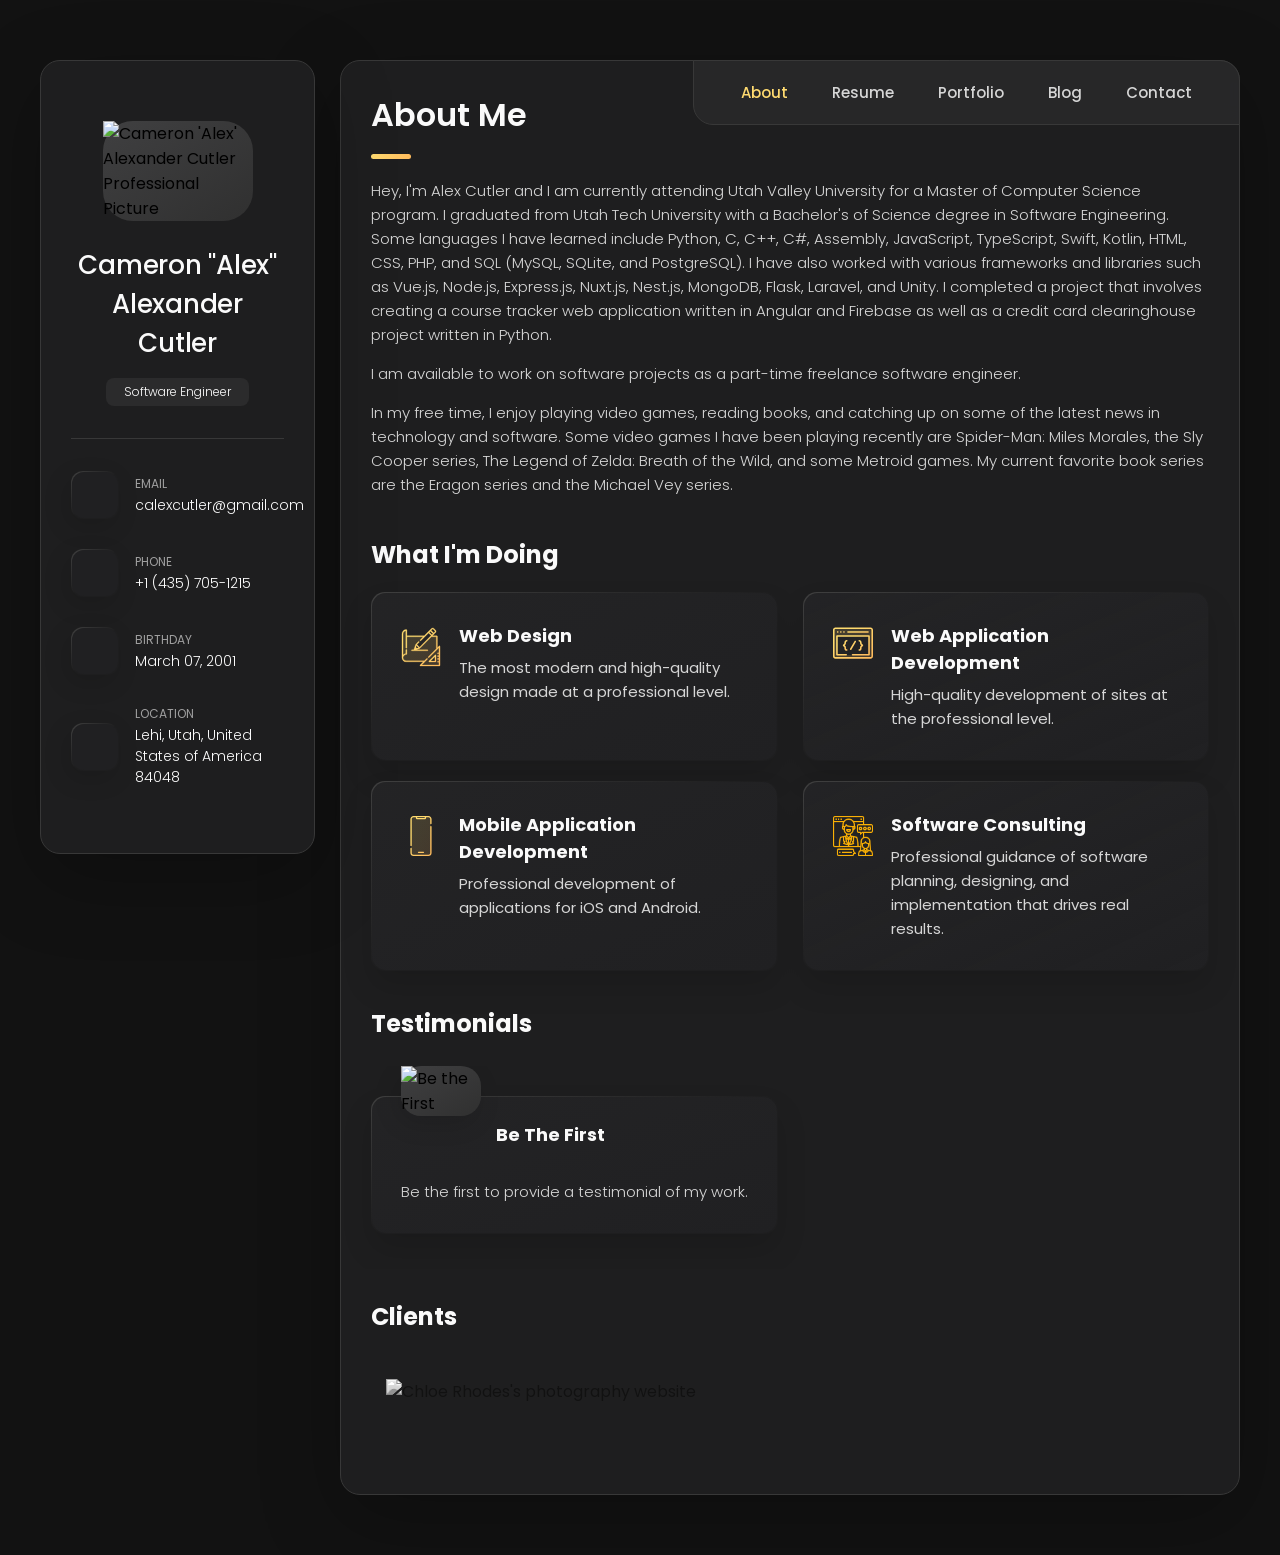
==== commit f9e0bbc1: "Update personal portfolio details in index.html" ====
--- a/index.html
+++ b/index.html
@@ -4,7 +4,7 @@
     <meta charset="UTF-8">
     <meta http-equiv="X-UA-Compatible" content="IE=edge">
     <meta name="viewport" content="width=device-width, initial-scale=1.0">
-    <title>Cameron 'Alex' Alexander Cutler - Personal Portfolio</title>
+    <title>Cameron "Alex" Alexander Cutler - Personal Portfolio</title>
     <link rel="shortcut icon" href="./assets/images/logo.ico" type="image/x-icon"><!--- favicon-->
     <link rel="stylesheet" href="./assets/css/style.css"><!--- custom css link-->
     <link rel="preconnect" href="https://fonts.googleapis.com"><!--- google font link-->
@@ -63,7 +63,7 @@
               </div>
               <div class="contact-info">
                 <p class="contact-title">Location</p>
-                <address>Lehi, Utah, USA</address>
+                <address>Lehi, Utah, United States of America 84048</address>
               </div>
             </li>
           </ul>
@@ -241,7 +241,7 @@
                 <h4 class="h4 timeline-item-title">Utah Valley University</h4>
                 <small class="small timeline-item-small">Master of Computer Science - Orem, Utah</small>
                 <span>August 19, 2026 - Present</span>
-                <p class="timeline-text">Emphasizes developing large software systems, while encouraging students to explore and leverage new technologies to address real-world challenges, built on a foundation of large-scale implementation, applied mathematics computing, machine learning and software engineering with electives.</p>
+                <p class="timeline-text">Emphasizes developing large software systems, while encouraging students to explore and leverage new technologies to address real-world challenges, built on a foundation of large-scale implementation, applied mathematics computing, machine learning, and software engineering with electives.</p>
                 <ul>
                   <li class="timeline-item-points">Relevant Coursework: Advanced Algorithms, Software Engineering Leadership, and Machine Learning</li>
                 </ul>
@@ -276,8 +276,9 @@
                 <ul>
                   <li class="timeline-item-points">Member of National Honor Society (NHS) and National Junior Honor Society (NJHS)</li>
                   <li class="timeline-item-points">Participated in orchestra throughout high school</li>
-                  <li class="timeline-item-points">Completed several honors and AP classes</li>
+                  <li class="timeline-item-points">Completed several honors, advanced placement (AP), and concurrent enrollment (CE) classes</li>
                   <li class="timeline-item-points">Graduated with a 3.954 GPA</li>
+                  <li class="timeline-item-points">Relevant Coursework: Intro to I.T. and Computer Programming</li>
                 </ul>
               </li>
             </ol>
@@ -291,13 +292,13 @@
             </div>
             <ol class="timeline-list">
               <li class="timeline-item">
-                <h4 class="h4 timeline-item-title">Education 2 Impact (e2i) Team Member</h4>
+                <h4 class="h4 timeline-item-title">Education 2 Impact (e2i) Team Member - Backend/Fullstack Web Developer</h4>
                 <small class="small timeline-item-small">Utah Valley University - Lehi, Utah</small>
                 <span>August 24, 2026 - Present</span>
                 <p class="timeline-text">Collaborates across specializations to keep work in sync, applying version control and documentation best practices, and communication progress and blockers clearly to the team.</p>
-                <!--<ul>
-                  <li class="timeline-item-points"><b></b></li>
-                </ul>-->
+                <ul>
+                  <li class="timeline-item-points"><b>Working</b> on the HopeWork Coaching project with as a backend/fullstack web developer with a frontend web developer, a UX designer, and a graphic designer.</li>
+                </ul>
               </li>
               <li class="timeline-item">
                 <h4 class="h4 timeline-item-title">Freelance Software Engineer</h4>
@@ -1040,4 +1041,4 @@
     <script type="module" src="https://unpkg.com/ionicons@5.5.2/dist/ionicons/ionicons.esm.js"></script><!--- ionicon link-->
     <script nomodule src="https://unpkg.com/ionicons@5.5.2/dist/ionicons/ionicons.js"></script>
   </body>
-</html>+</html>
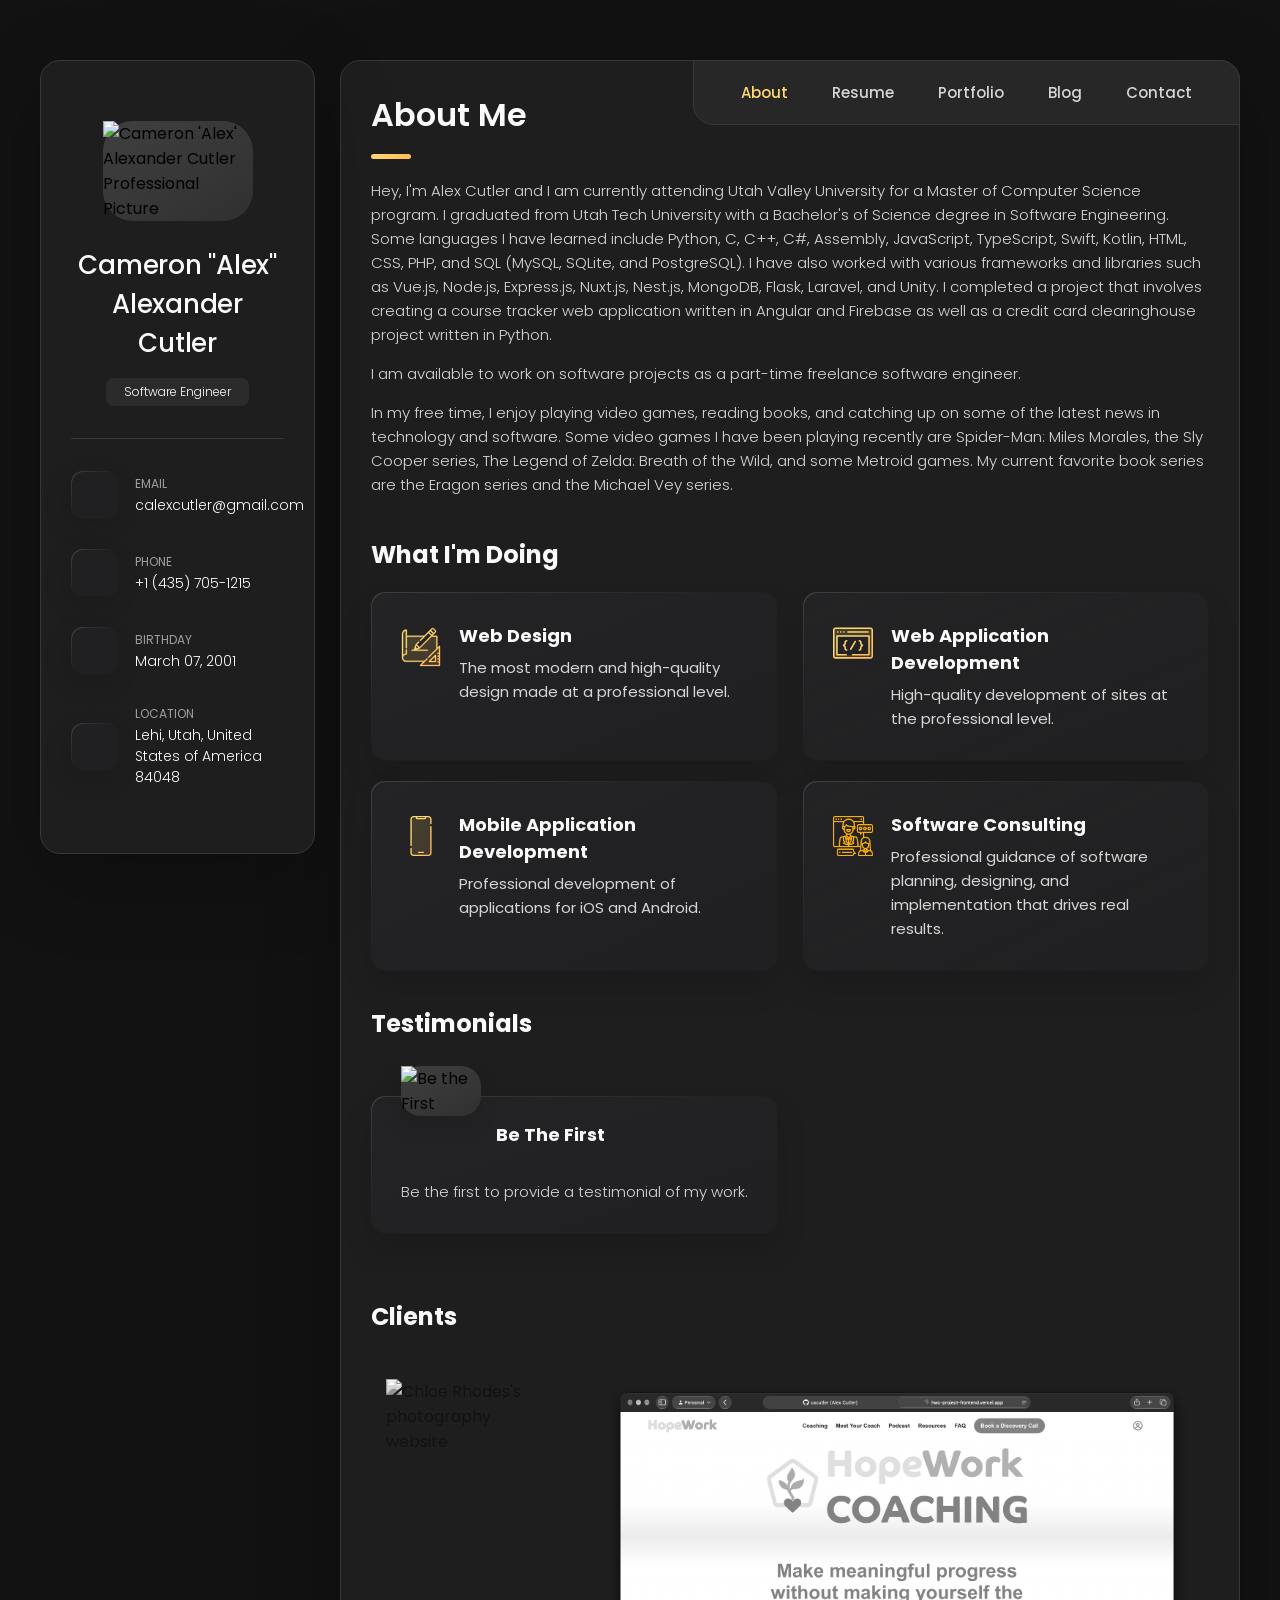
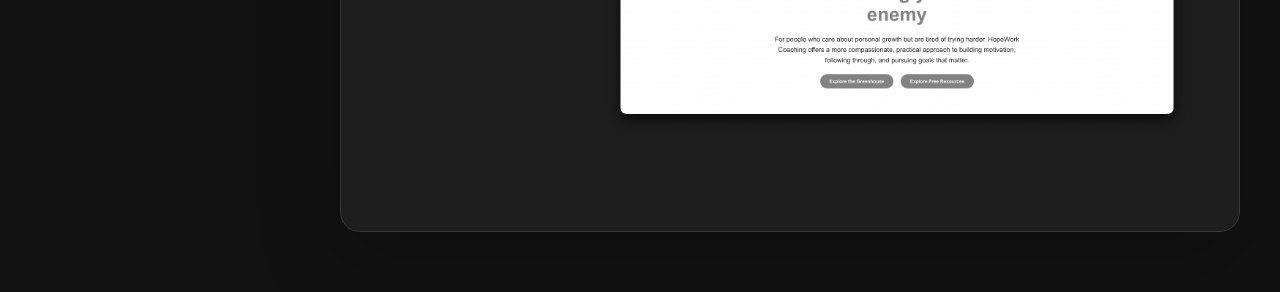
==== commit 16135598: "Added HopeWork Coaching website" ====
--- a/index.html
+++ b/index.html
@@ -222,6 +222,11 @@
                   <img src="./assets/images/ChloeRhodesPhotography.png" alt="Chloe Rhodes's photography website">
                 </a>
               </li>
+              <li class="clients-item">
+                <a href="https://hwc-project-frontend.vercel.app">
+                  <img src="./assets/images/HopeWorkCoaching.png" alt="Amity O'Day's HopeWork Coaching website">
+                </a>
+              </li>
             </ul>
           </section>
         </article>
@@ -748,6 +753,18 @@
               </ul>
             </div>
             <ul class="project-list">
+              <li class="project-item active" data-filter-item data-category="web development">
+                <a href="https://hwc-project-frontend.vercel.app">
+                  <figure class="project-img">
+                    <div class="project-item-icon-box">
+                      <ion-icon name="eye-outline"></ion-icon>
+                    </div>
+                    <img src="./assets/images/HopeWorkCoaching.png" alt="HopeWork Coaching">
+                  </figure>
+                  <h3 class="project-title">HopeWork Coaching</h3>
+                  <p class="project-category">Web development</p>
+                </a>
+              </li>
               <li class="project-item active" data-filter-item data-category="web design">
                 <a href="https://chloerhodesphotography.com">
                   <figure class="project-img">
@@ -982,9 +999,21 @@
                     <div class="project-item-icon-box">
                       <ion-icon name="eye-outline"></ion-icon>
                     </div>
-                    <img src="./assets/images/alexs-thoughts.png" alt="alex's thoughts" loading="lazy">
+                    <img src="./assets/images/alexs-thoughts.png" alt="Alex's Thoughts" loading="lazy">
                   </figure>
                   <h3 class="project-title">Alex's Thoughts</h3>
+                  <p class="project-category">Web design</p>
+                </a>
+              </li>
+              <li class="project-item  active" data-filter-item data-category="web design">
+                <a href="https://cacutler.github.io/se1400-last-case-study/">
+                  <figure class="project-img">
+                    <div class="project-item-icon-box">
+                      <ion-icon name="eye-outline"></ion-icon>
+                    </div>
+                    <img src="./assets/images/LastCaseStudy.png" alt="SE-1400 Last Case Study" loading="lazy">
+                  </figure>
+                  <h3 class="project-title">Alex's SE-1400 Last Case Study</h3>
                   <p class="project-category">Web design</p>
                 </a>
               </li>
